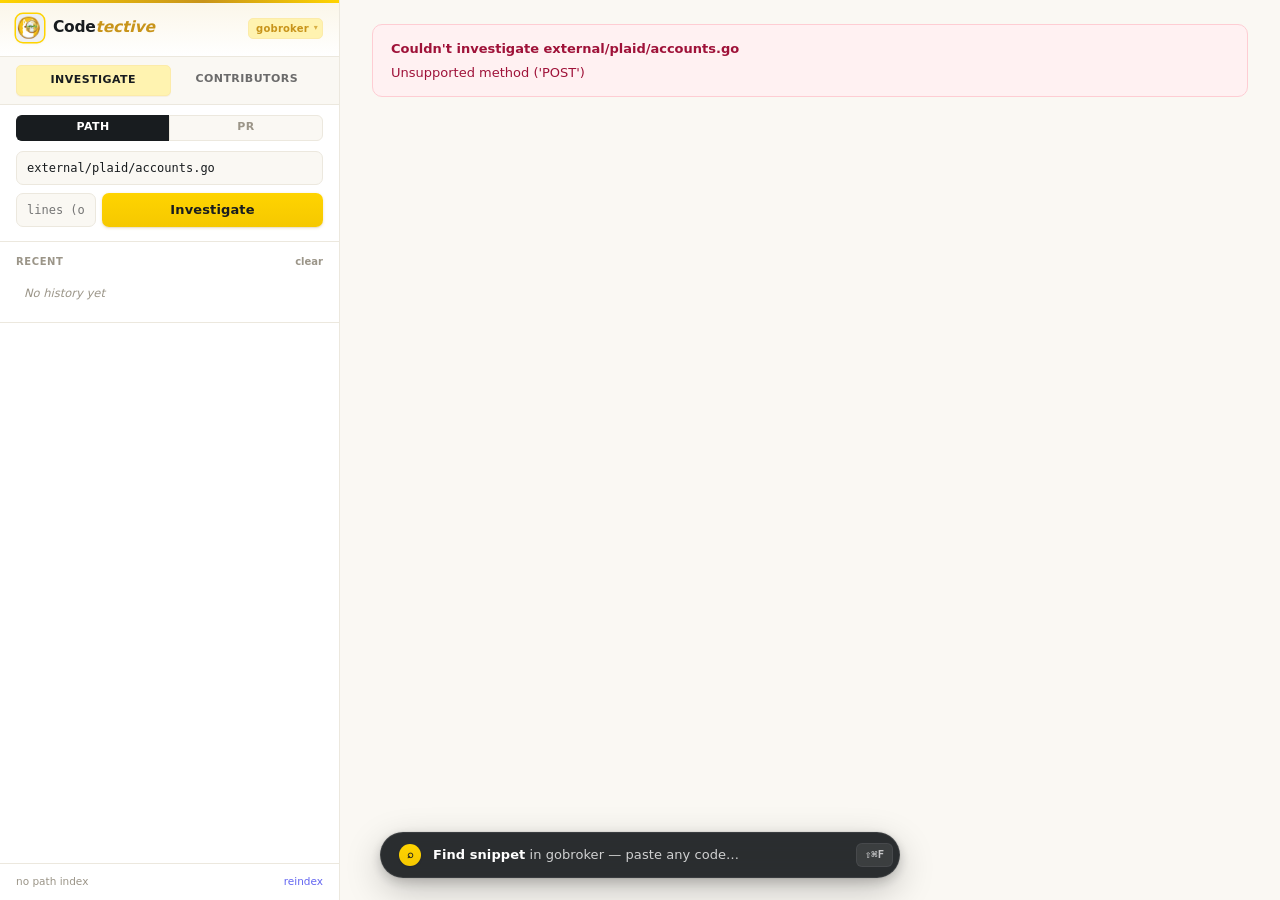
==== index.html @ 48f1870b "feat(ui): repo switcher dropdown in sidebar Turns the static 'gobroker' pill into a dropdown that li" ====
<!DOCTYPE html>
<html lang="en">
<head>
<meta charset="UTF-8">
<title>Alpaca Codetective</title>
<link rel="icon" type="image/png" sizes="32x32" href="/static/favicon-32.png">
<link rel="icon" type="image/png" sizes="16x16" href="/static/favicon-16.png">
<link rel="apple-touch-icon" sizes="180x180" href="/static/apple-touch-icon.png">
<link rel="stylesheet" href="/static/snippet-finder.css">
<style>
:root{
  --bg:#faf8f3; --surface:#fff; --border:#ece8de; --border-strong:#d6d0c0;
  --text:#181c1f; --dim:#6b6b6b; --faint:#9b9588;
  --accent:#6366f1; --accent-bg:#eef2ff;
  --green:#059669; --green-bg:#ecfdf5;
  --amber:#b45309; --amber-bg:#fef3c7;
  --rose:#be123c; --rose-bg:#ffe4e6;
  --code-bg:#0f172a; --code-fg:#e2e8f0;
  /* Alpaca brand */
  --alpaca-yellow:#FFD400;
  --alpaca-yellow-soft:#FFF3B0;
  --alpaca-gold:#C8941A;
  --alpaca-gold-bg:#FCEBA9;
  --alpaca-cream:#FBF6E8;
}
*{margin:0;padding:0;box-sizing:border-box}
html,body{height:100%;overflow:hidden}
body{font-family:-apple-system,BlinkMacSystemFont,"Segoe UI",system-ui,sans-serif;
  background:var(--bg);color:var(--text);font-size:13px;line-height:1.5;-webkit-font-smoothing:antialiased}
button,input{font:inherit;color:inherit}
a{color:var(--accent);text-decoration:none}a:hover{text-decoration:underline}
.mono{font-family:"SF Mono","Fira Code",ui-monospace,monospace}

.app{display:grid;grid-template-columns:340px 1fr;height:100vh}

/* ===== Left rail ===== */
.rail{border-right:1px solid var(--border);background:var(--surface);
  display:flex;flex-direction:column;overflow:hidden;position:relative}
.rail::before{content:"";position:absolute;top:0;left:0;right:0;height:3px;
  background:linear-gradient(90deg,var(--alpaca-yellow) 0%,var(--alpaca-gold) 60%,var(--alpaca-yellow) 100%);
  z-index:1}
.rail-head{padding:14px 16px;border-bottom:1px solid var(--border);display:flex;align-items:center;gap:9px;
  background:linear-gradient(180deg,var(--alpaca-cream) 0%,var(--surface) 100%)}
.logo{width:28px;height:28px;border-radius:7px;display:block;object-fit:cover;
  background:#fff;box-shadow:0 0 0 1.5px var(--alpaca-yellow),0 1px 3px rgba(184,132,26,.18)}
.brand-name{font-weight:800;letter-spacing:-.02em;font-size:15.5px;line-height:1;
  display:inline-flex;align-items:baseline;user-select:none}
.brand-name .b-accent{color:var(--alpaca-gold);font-style:italic;font-weight:600;letter-spacing:-.01em}
.tag{margin-left:auto;font-size:10px;font-weight:700;color:var(--alpaca-gold);
  background:var(--alpaca-yellow-soft);border:1px solid var(--alpaca-gold-bg);
  border-radius:5px;padding:2px 7px;letter-spacing:.02em}

/* Repo switcher (dropdown around the sidebar tag) */
.repo-switch{position:relative;margin-left:auto}
.repo-switch-btn{display:inline-flex;align-items:center;gap:5px;font-size:10px;font-weight:700;
  color:var(--alpaca-gold);background:var(--alpaca-yellow-soft);
  border:1px solid var(--alpaca-gold-bg);border-radius:5px;padding:2px 4px 2px 7px;
  letter-spacing:.02em;cursor:pointer;transition:.12s;font-family:inherit}
.repo-switch-btn:hover{background:var(--alpaca-yellow);border-color:var(--alpaca-gold);color:#5a3e08}
.repo-switch-btn[aria-expanded="true"]{background:var(--alpaca-yellow);border-color:var(--alpaca-gold);color:#5a3e08}
.repo-switch-btn .rs-chevron{font-size:8px;opacity:.7;transition:transform .15s}
.repo-switch-btn[aria-expanded="true"] .rs-chevron{transform:rotate(180deg)}
.repo-menu{position:absolute;top:calc(100% + 6px);right:0;z-index:50;min-width:220px;
  background:var(--surface);border:1px solid var(--border);border-radius:9px;
  box-shadow:0 6px 24px rgba(20,16,8,.10),0 2px 6px rgba(20,16,8,.06);
  padding:6px;display:none;animation:rs-fadein .12s ease-out}
.repo-menu.open{display:block}
@keyframes rs-fadein{from{opacity:0;transform:translateY(-2px)}to{opacity:1;transform:none}}
.repo-menu-head{font-size:9.5px;font-weight:700;text-transform:uppercase;letter-spacing:.08em;
  color:var(--faint);padding:6px 10px 4px}
.repo-item{display:flex;align-items:center;gap:8px;padding:7px 10px;border-radius:6px;
  font-size:12px;cursor:pointer;color:var(--text);transition:background .1s}
.repo-item:hover{background:var(--bg)}
.repo-item.active{background:var(--alpaca-yellow-soft)}
.repo-item.disabled{cursor:not-allowed;color:var(--faint)}
.repo-item.disabled:hover{background:var(--bg)}
.repo-item .ri-check{width:12px;color:var(--alpaca-gold);font-weight:800;font-size:11px;flex-shrink:0}
.repo-item:not(.active) .ri-check{visibility:hidden}
.repo-item .ri-name{flex:1;font-weight:600}
.repo-item.disabled .ri-name{font-weight:500}
.repo-item .ri-soon{font-size:9px;font-weight:700;letter-spacing:.04em;text-transform:uppercase;
  color:var(--faint);background:var(--bg);border:1px solid var(--border);
  border-radius:3px;padding:1px 5px}
.repo-menu-foot{border-top:1px solid var(--border);margin-top:4px;padding:8px 10px;
  font-size:10.5px;color:var(--faint);line-height:1.45}
.repo-menu-foot code{font-family:"SF Mono",ui-monospace,monospace;font-size:10px;
  background:var(--bg);padding:1px 4px;border-radius:3px;color:var(--dim)}
.repo-toast{position:fixed;bottom:78px;left:50%;transform:translateX(-50%);z-index:10000;
  background:rgba(24,28,31,.94);color:rgba(255,255,255,.92);
  font-size:12px;padding:9px 14px;border-radius:8px;
  backdrop-filter:blur(10px);-webkit-backdrop-filter:blur(10px);
  box-shadow:0 4px 12px rgba(0,0,0,.18);opacity:0;transition:opacity .16s;pointer-events:none}
.repo-toast.show{opacity:1}
.rail-nav{display:flex;gap:0;padding:8px 16px;border-bottom:1px solid var(--border);background:var(--bg)}
.rail-nav a{flex:1;text-align:center;font-size:11px;font-weight:600;color:var(--dim);
  padding:6px 8px;border-radius:5px;text-transform:uppercase;letter-spacing:.04em;transition:.1s}
.rail-nav a:hover{color:var(--text);background:var(--surface);text-decoration:none}
.rail-nav a.active{color:var(--text);background:var(--alpaca-yellow-soft);
  border:1px solid var(--alpaca-gold-bg);box-shadow:0 1px 0 rgba(184,132,26,.08)}

.mode-toggle{display:flex;gap:0;padding:10px 16px 0;}
.mode-toggle button{flex:1;height:26px;border:1px solid var(--border);background:var(--bg);
  font-size:11px;font-weight:600;color:var(--faint);cursor:pointer;transition:.12s;
  text-transform:uppercase;letter-spacing:.04em}
.mode-toggle button:first-child{border-radius:6px 0 0 6px;border-right:none}
.mode-toggle button:last-child{border-radius:0 6px 6px 0}
.mode-toggle button.on{background:var(--text);color:#fff;border-color:var(--text)}
.mode-toggle button:hover:not(.on){color:var(--text)}
.search{padding:10px 16px 14px;border-bottom:1px solid var(--border);position:relative}
.search.pr-mode .range-input,.search.pr-mode #sugg{display:none}
.search input{width:100%;height:34px;border:1px solid var(--border);border-radius:7px;
  padding:0 10px;background:var(--bg);font-size:13px;outline:none;transition:border-color .12s}
.search input:focus{border-color:var(--accent);background:var(--surface)}
.search input.path-input{padding-right:60px;font-family:"SF Mono","Fira Code",ui-monospace,monospace;font-size:12px}
.search-row{display:flex;gap:6px;margin-top:8px}
.search-row input.range-input{width:80px;text-align:center;font-family:"SF Mono",ui-monospace,monospace;font-size:12px}
.search-row button{flex:1;height:34px;border:none;border-radius:7px;
  background:linear-gradient(180deg,var(--alpaca-yellow) 0%,#F5C800 100%);color:var(--text);
  font-size:13px;font-weight:700;letter-spacing:.01em;cursor:pointer;transition:transform .08s,box-shadow .12s;
  box-shadow:0 1px 0 rgba(0,0,0,.04),0 1px 3px rgba(184,132,26,.25)}
.search-row button:hover{box-shadow:0 1px 0 rgba(0,0,0,.05),0 2px 6px rgba(184,132,26,.35);transform:translateY(-1px)}
.search-row button:active{transform:translateY(0)}
.search-row button:disabled{opacity:.55;cursor:wait;transform:none;box-shadow:none}

.sugg{position:absolute;top:54px;left:16px;right:16px;background:var(--surface);
  border:1px solid var(--border-strong);border-radius:8px;box-shadow:0 8px 24px rgba(0,0,0,.08);
  max-height:280px;overflow-y:auto;z-index:10;display:none}
.sugg.on{display:block}
.sugg-row{padding:7px 10px;font-family:"SF Mono",ui-monospace,monospace;font-size:11.5px;
  cursor:pointer;border-bottom:1px solid var(--border);color:var(--text);
  white-space:nowrap;overflow:hidden;text-overflow:ellipsis}
.sugg-row:last-child{border-bottom:none}
.sugg-row.on{background:var(--accent-bg);color:var(--accent)}
.sugg-row mark{background:#fde68a;color:#92400e;padding:0;font-weight:600}

.rail-section{padding:12px 16px;border-bottom:1px solid var(--border)}
.rail-section h4{font-size:10px;font-weight:700;text-transform:uppercase;letter-spacing:.06em;
  color:var(--faint);margin-bottom:8px;display:flex;justify-content:space-between;align-items:center}
.rail-section h4 .clear{font-size:10px;color:var(--faint);cursor:pointer;text-transform:none;letter-spacing:0}
.rail-section h4 .clear:hover{color:var(--rose)}

.rail-list{display:flex;flex-direction:column;gap:2px}
.rail-item{padding:7px 8px;border-radius:6px;cursor:pointer;font-size:12px;
  transition:background .1s;display:flex;flex-direction:column;gap:2px}
.rail-item:hover{background:var(--bg)}
.rail-item .ri-path{font-family:"SF Mono",ui-monospace,monospace;font-size:11px;color:var(--text);
  white-space:nowrap;overflow:hidden;text-overflow:ellipsis;direction:rtl;text-align:left}
.rail-item .ri-meta{font-size:10.5px;color:var(--faint);display:flex;justify-content:space-between;gap:4px}
.rail-item .ri-team{color:var(--accent);font-weight:600}
.rail-item .ri-score{color:var(--green);font-weight:600}

.rail-empty{padding:8px;font-size:11.5px;color:var(--faint);font-style:italic}

.rail-foot{margin-top:auto;padding:10px 16px;font-size:10.5px;color:var(--faint);
  border-top:1px solid var(--border);display:flex;justify-content:space-between;gap:8px}

/* ===== Right pane ===== */
.pane{overflow-y:auto;background:var(--bg)}
.pane-inner{max-width:1100px;padding:24px 32px 80px}

.empty-state{display:flex;align-items:center;justify-content:center;height:100%;color:var(--faint);
  font-size:14px;text-align:center;padding:40px}
.empty-state .em-card{max-width:440px}
.empty-state h2{font-size:20px;font-weight:700;color:var(--text);margin-bottom:8px;letter-spacing:-.02em}
.empty-state p{font-size:13px;line-height:1.7;color:var(--dim)}

/* Loading */
.loading{display:flex;align-items:center;justify-content:center;padding:60px;color:var(--dim);font-size:13px}
.loading::before{content:"";width:14px;height:14px;border:2px solid var(--border);
  border-top-color:var(--accent);border-radius:50%;margin-right:10px;animation:spin .8s linear infinite}
@keyframes spin{to{transform:rotate(360deg)}}

/* Header */
.head-card{background:var(--surface);border:1px solid var(--border);border-radius:12px;
  padding:20px 24px;margin-bottom:16px}
.head-row{display:flex;align-items:flex-start;justify-content:space-between;gap:16px;margin-bottom:14px}
.head-path{font-family:"SF Mono",ui-monospace,monospace;font-size:12.5px;color:var(--dim);
  background:var(--bg);padding:5px 10px;border-radius:6px;display:inline-block;
  word-break:break-all;line-height:1.4}
.head-actions{display:flex;gap:6px;flex-shrink:0}
.head-actions button{height:28px;padding:0 10px;background:var(--surface);border:1px solid var(--border);
  border-radius:6px;font-size:12px;color:var(--dim);cursor:pointer;transition:all .12s}
.head-actions button:hover{border-color:var(--accent);color:var(--accent)}

.team-line{display:flex;align-items:center;gap:10px;margin-bottom:12px;flex-wrap:wrap}
.team-eyebrow{font-size:10px;font-weight:700;text-transform:uppercase;letter-spacing:.08em;
  color:var(--faint);margin-right:2px}
.team-name{font-size:18px;font-weight:700;letter-spacing:-.01em;line-height:1.2;color:var(--text)}
.team-name a{color:inherit;text-decoration:none;border-bottom:1.5px solid var(--alpaca-yellow,#FFD400);transition:color .12s}
.team-name a:hover{color:var(--alpaca-gold,#C8941A)}
.team-lane{font-size:12px;color:var(--dim);font-family:"SF Mono",ui-monospace,monospace}
.team-link{font-size:11px;color:var(--dim);text-decoration:none;display:inline-flex;align-items:center;gap:3px;
  padding:3px 8px;border-radius:6px;border:1px solid var(--border);transition:.12s}
.team-link:hover{border-color:var(--alpaca-gold,#C8941A);color:var(--text);text-decoration:none}

/* PR review status card */
.review-card{background:var(--surface);border:1px solid var(--border);border-radius:12px;
  padding:14px 18px;margin-bottom:16px}
.review-card-head{display:flex;align-items:center;justify-content:space-between;gap:12px;margin-bottom:10px}
.review-card-head h3{margin:0;font-size:13px;font-weight:700;letter-spacing:.01em;color:var(--text)}
.review-tally{display:flex;gap:6px;flex-wrap:wrap;margin-bottom:10px}
.review-next{font-size:12.5px;color:var(--text);background:var(--bg);border:1px solid var(--border);
  border-left:3px solid var(--alpaca-yellow,#FFD400);border-radius:6px;padding:8px 12px;margin-bottom:10px;line-height:1.5}
.review-next strong{color:var(--text)}
.review-list{display:flex;flex-direction:column;gap:6px}
.review-row{display:flex;align-items:center;gap:10px;padding:6px 10px;background:var(--bg);
  border-radius:6px;font-size:12.5px}
.review-row .rv-state{flex-shrink:0;font-size:10.5px;font-weight:700;padding:2px 8px;border-radius:10px;letter-spacing:.02em}
.review-row .rv-state.approved{background:var(--green-bg);color:var(--green)}
.review-row .rv-state.changes{background:var(--rose-bg);color:var(--rose)}
.review-row .rv-state.commented{background:var(--bg);color:var(--dim);border:1px solid var(--border)}
.review-row .rv-state.dismissed{background:var(--bg);color:var(--faint);border:1px solid var(--border);text-decoration:line-through}
.review-row .rv-author{flex:1;color:var(--text);font-weight:500}
.review-row .rv-author a{color:inherit;text-decoration:none}
.review-row .rv-author a:hover{color:var(--accent)}
.review-row .rv-when{color:var(--faint);font-size:11px}
.pr-body{font-size:12.5px;line-height:1.55;color:var(--dim);white-space:pre-wrap;
  background:var(--bg);border:1px solid var(--border);border-radius:6px;padding:10px 12px;
  max-height:140px;overflow:hidden;position:relative;font-family:inherit}
.pr-body.expanded{max-height:none}
.pr-body-toggle{display:inline-block;margin-top:6px;background:transparent;border:none;color:var(--accent);
  font-size:11.5px;font-weight:600;cursor:pointer;padding:0}
.pr-body-toggle:hover{text-decoration:underline}

/* Code snippet preview (the actual lines being investigated) */
.code-card{background:var(--surface);border:1px solid var(--border);border-radius:12px;
  margin-bottom:16px;overflow:hidden}
.code-card-head{display:flex;align-items:center;justify-content:space-between;gap:10px;
  padding:8px 14px;background:var(--bg);border-bottom:1px solid var(--border);
  font-size:11px;color:var(--dim);font-weight:600;letter-spacing:.02em}
.code-card-head .code-meta{display:flex;align-items:center;gap:8px}
.code-card-head .code-toggle{background:transparent;border:1px solid var(--border);color:var(--dim);
  font-size:11px;padding:2px 8px;border-radius:5px;cursor:pointer;transition:.12s}
.code-card-head .code-toggle:hover{border-color:var(--accent);color:var(--accent)}
.code-block{margin:0;padding:10px 0;font-family:"SF Mono",ui-monospace,monospace;font-size:12px;
  line-height:1.55;overflow-x:auto;max-height:420px;overflow-y:auto;background:var(--surface)}
.code-block .ln{display:flex;align-items:flex-start;padding:0 14px}
.code-block .ln.hl{background:rgba(255,212,0,.10);border-left:2px solid var(--alpaca-yellow,#FFD400);padding-left:12px}
.code-block .ln-no{color:var(--faint);min-width:38px;text-align:right;padding-right:14px;
  user-select:none;font-variant-numeric:tabular-nums}
.code-block .ln-tx{flex:1;white-space:pre;color:var(--text)}
.code-block .ln.hl .ln-no{color:var(--alpaca-gold,#C8941A);font-weight:700}
.code-card .code-empty{padding:18px 14px;color:var(--faint);font-size:12px;text-align:center}

.pills{display:flex;gap:6px;flex-wrap:wrap}
.pill{font-size:11px;font-weight:600;padding:3px 9px;border-radius:14px;display:inline-flex;align-items:center;gap:4px}
.pill.indigo{background:var(--accent-bg);color:var(--accent)}
.pill.green{background:var(--green-bg);color:var(--green)}
.pill.amber{background:var(--amber-bg);color:var(--amber)}
.pill.rose{background:var(--rose-bg);color:var(--rose)}
.pill.gray{background:var(--bg);color:var(--dim);border:1px solid var(--border)}

/* Tabs */
.tabs{display:flex;gap:2px;border-bottom:1px solid var(--border);margin-bottom:16px;background:var(--surface);
  border:1px solid var(--border);border-radius:10px;padding:4px}
.tab{flex:1;padding:8px 12px;font-size:12.5px;font-weight:600;color:var(--dim);
  background:transparent;border:none;border-radius:7px;cursor:pointer;transition:all .12s}
.tab:hover{color:var(--text)}
.tab.on{background:var(--text);color:#fff}

.tab-body{display:none}
.tab-body.on{display:block;animation:fadeIn .15s ease}
@keyframes fadeIn{from{opacity:0;transform:translateY(4px)}to{opacity:1;transform:none}}
@keyframes flashIn{from{opacity:0}to{opacity:1}}
.flash-in{animation:flashIn .18s ease}

/* Cards */
.card{background:var(--surface);border:1px solid var(--border);border-radius:10px;
  padding:18px 20px;margin-bottom:12px}
.card h3{font-size:11px;font-weight:700;text-transform:uppercase;letter-spacing:.06em;
  color:var(--faint);margin-bottom:12px}

.grid-2{display:grid;grid-template-columns:1fr 1fr;gap:12px}

/* Narrative */
.narrative{font-size:14px;line-height:1.7;color:var(--text)}

/* Work items */
.work-item{display:grid;grid-template-columns:auto 1fr auto;gap:0 12px;align-items:center;
  padding:11px 12px;background:var(--bg);border-radius:8px;margin-top:8px;cursor:pointer;
  transition:background .1s}
.work-item:hover{background:#eff1f5}
.work-item.clickable{cursor:pointer}
.w-badge{font-size:9.5px;font-weight:700;text-transform:uppercase;letter-spacing:.04em;
  padding:3px 7px;border-radius:5px;white-space:nowrap}
.w-badge.open{background:var(--accent-bg);color:var(--accent)}
.w-badge.merged{background:var(--green-bg);color:var(--green)}
.w-badge.jira{background:#fef3c7;color:var(--amber)}
.w-body{min-width:0}
.w-title{font-size:12.5px;font-weight:600;white-space:nowrap;overflow:hidden;text-overflow:ellipsis;color:var(--text)}
.w-sub{font-size:11px;color:var(--faint)}
.w-arrow{font-size:13px;color:var(--faint)}

/* Contributors */
.contrib-card{padding:14px;background:var(--bg);border-radius:9px;margin-bottom:8px}
.contrib-head{display:flex;align-items:center;gap:12px}
.av{width:36px;height:36px;border-radius:50%;display:flex;align-items:center;justify-content:center;
  color:#fff;font-size:12px;font-weight:700;flex-shrink:0}
.contrib-meta{flex:1;min-width:0}
.contrib-name{font-size:13px;font-weight:700}
.contrib-role{font-size:11px;color:var(--dim)}
.contrib-stats{font-size:11px;color:var(--faint);font-family:"SF Mono",ui-monospace,monospace}
.contrib-toggle{font-size:11px;color:var(--accent);cursor:pointer;font-weight:600}
.contrib-toggle:hover{text-decoration:underline}
.contrib-score{font-size:11px;color:var(--faint);font-family:"SF Mono",ui-monospace,monospace;
  margin-left:6px;padding:1px 6px;border-radius:4px;background:var(--code-bg);cursor:help}
.contrib-card.departed{opacity:0.55}
.contrib-card.departed .contrib-name::after{content:" (departed)";color:var(--faint);font-weight:400;font-size:10.5px}

.snippets{margin-top:10px;background:var(--code-bg);border-radius:7px;padding:10px;display:none}
.snippets.on{display:block}
.snippet-row{display:grid;grid-template-columns:36px 56px 1fr;gap:10px;font-family:"SF Mono",ui-monospace,monospace;
  font-size:11px;color:var(--code-fg);padding:1px 0;line-height:1.6}
.sn-num{color:#64748b;text-align:right}
.sn-sha{color:#a5b4fc}
.sn-code{white-space:pre;overflow:hidden;text-overflow:ellipsis}

/* Timeline */
.tl{position:relative;padding-left:18px;margin-top:6px}
.tl::before{content:"";position:absolute;left:6px;top:6px;bottom:6px;width:2px;background:var(--border)}
.tl-row{position:relative;padding:6px 0 14px 14px;cursor:pointer}
.tl-row::before{content:"";position:absolute;left:-15px;top:11px;width:9px;height:9px;border-radius:50%;
  background:var(--surface);border:2px solid var(--accent);box-shadow:0 0 0 3px var(--surface)}
.tl-row:hover .tl-title{color:var(--accent)}
.tl-date{font-size:10.5px;font-weight:600;color:var(--faint);font-family:"SF Mono",ui-monospace,monospace}
.tl-title{font-size:13px;font-weight:600;margin:2px 0;line-height:1.4}
.tl-title a{color:inherit;text-decoration:none}
.tl-title a:hover{color:var(--accent);text-decoration:underline}
.tl-meta{font-size:11px;color:var(--dim)}
.tl-note{font-size:12px;color:var(--text);margin-top:4px;line-height:1.45;
  padding-left:8px;border-left:2px solid var(--accent-bg)}
.tl-note.pending{color:var(--faint);font-style:italic;border-left-color:var(--border)}
.tl-chips{display:flex;flex-wrap:wrap;gap:4px;margin-top:5px}
.tl-chip{display:inline-flex;align-items:center;font-size:10.5px;font-weight:600;
  padding:1px 7px;border-radius:9px;background:#fef3c7;color:var(--amber);
  text-decoration:none;letter-spacing:.02em;border:1px solid transparent}
.tl-chip.pr{background:var(--green-bg);color:var(--green)}
.tl-chip.commit{background:var(--bg);color:var(--dim);border-color:var(--border)}
.tl-chip:hover{filter:brightness(.95);text-decoration:none}
.activity-summary{font-size:13px;color:var(--text);line-height:1.5;margin:0 0 4px 0;
  padding:10px 12px;background:var(--accent-bg);border-radius:6px;border-left:3px solid var(--accent)}
.activity-summary.pending{color:var(--faint);font-style:italic;background:var(--bg);
  border-left-color:var(--border)}

/* Sources / why */
.kv{display:grid;grid-template-columns:140px 1fr;gap:6px 12px;font-size:12.5px}
.kv dt{color:var(--faint);font-weight:600}
.kv dd{color:var(--text)}
.bullets{list-style:none;display:flex;flex-direction:column;gap:6px}
.bullets li{padding-left:14px;position:relative;font-size:13px;line-height:1.6;color:var(--dim)}
.bullets li::before{content:"\2022";position:absolute;left:0;color:var(--accent)}

.next-box{background:var(--accent-bg);border-radius:8px;padding:14px 16px;margin-top:10px}
.next-title{font-size:13px;font-weight:700;margin-bottom:3px}
.next-copy{font-size:12.5px;color:var(--dim);line-height:1.55}
.next-link{display:inline-block;margin-top:6px;font-size:12.5px;font-weight:600;color:var(--accent)}

/* Routing strip + block */
.routing-strip{display:flex;flex-wrap:wrap;gap:6px 12px;margin-top:10px;font-size:12px;color:var(--dim)}
.routing-strip .rt{display:inline-flex;align-items:center;gap:5px;background:var(--bg);
  padding:4px 10px;border-radius:14px;border:1px solid var(--border);transition:all .12s}
.routing-strip .rt.clickable{cursor:pointer}
.routing-strip .rt.clickable:hover{border-color:var(--accent);color:var(--accent)}
.routing-strip .rt-key{font-weight:600;font-size:10.5px;color:var(--faint);text-transform:uppercase;letter-spacing:.04em}
.routing-strip .rt-val{font-family:"SF Mono",ui-monospace,monospace;font-size:11.5px;color:var(--text)}
.routing-strip .rt.clickable:hover .rt-val{color:var(--accent)}
.routing-strip .rt-empty{color:var(--faint);font-style:italic;font-size:11px;padding:4px 0}

.routing-block{display:grid;grid-template-columns:120px 1fr;gap:8px 14px;font-size:12.5px;align-items:baseline}
.routing-block dt{color:var(--faint);font-weight:600;font-size:11.5px}
.routing-block dd a{color:var(--accent)}
.routing-block .rb-chip{display:inline-block;background:var(--bg);padding:2px 8px;border-radius:5px;
  font-family:"SF Mono",ui-monospace,monospace;font-size:11.5px;margin-right:4px;cursor:pointer}
.routing-block .rb-chip:hover{background:var(--accent-bg);color:var(--accent)}
.routing-block .rb-empty{color:var(--faint);font-style:italic}

/* Contributor status badges + dots */
.contrib-card.departed{opacity:.55}
.contrib-card.departed .contrib-name{text-decoration:line-through;text-decoration-color:var(--faint)}
.contrib-badge{display:inline-block;font-size:9.5px;font-weight:700;text-transform:uppercase;letter-spacing:.04em;
  padding:2px 6px;border-radius:4px;margin-left:6px;vertical-align:middle}
.contrib-badge.left{background:#fee2e2;color:#991b1b}
.contrib-badge.team{background:var(--green-bg);color:var(--green)}
.gh-handle{font-size:11.5px;font-weight:500;color:var(--dim);text-decoration:none;margin-left:6px;
  font-family:ui-monospace,SFMono-Regular,Menlo,monospace}
.gh-handle:hover{color:var(--ink);text-decoration:underline}
.av-wrap{position:relative;flex-shrink:0}
.av-dot{position:absolute;bottom:-1px;right:-1px;width:11px;height:11px;border-radius:50%;
  background:var(--green);border:2px solid var(--surface)}
.av-dot.bg{background:var(--bg)}

.sources-mono{font-family:"SF Mono",ui-monospace,monospace;font-size:11px;color:var(--faint);
  padding:8px 10px;background:var(--bg);border-radius:6px;margin-top:8px}

.error-card{background:#fff1f2;border:1px solid #fecdd3;color:#9f1239;padding:14px 18px;border-radius:10px}
.error-card strong{display:block;margin-bottom:4px}

/* ===== Perceived-speed: top progress bar, stale dim, skeletons ===== */
.pane{position:relative}
.top-progress{position:absolute;top:0;left:0;right:0;height:2px;background:transparent;
  z-index:50;overflow:hidden;display:none;pointer-events:none}
.top-progress.on{display:block}
.top-progress::after{content:"";position:absolute;top:0;height:100%;width:35%;
  background:var(--accent);animation:slide 1.1s ease-in-out infinite}
@keyframes slide{0%{left:-35%}100%{left:100%}}

.pane-inner.is-stale{opacity:.45;pointer-events:none;transition:opacity .12s}

.sk{background:linear-gradient(90deg,var(--bg) 0%,#eef0f3 50%,var(--bg) 100%);
  background-size:200% 100%;animation:shimmer 1.4s ease-in-out infinite;border-radius:6px;display:block}
@keyframes shimmer{0%{background-position:200% 0}100%{background-position:-200% 0}}
.sk-line{height:12px;margin:8px 0}
.sk-line.lg{height:24px;width:55%;margin-bottom:14px}
.sk-line.md{width:80%}
.sk-line.sm{width:30%}
.sk-pill{display:inline-block;width:80px;height:20px;border-radius:14px;margin:0 6px 6px 0;vertical-align:middle}
.sk-card{padding:18px 20px;background:var(--surface);border:1px solid var(--border);border-radius:10px;margin-bottom:12px}
.sk-row{display:flex;gap:12px;align-items:center;margin-bottom:10px}
.sk-circ{width:36px;height:36px;border-radius:50%;flex-shrink:0}

/* Inline mini-spinner + placeholder copy for stage-gated sections */
.mini-spin{display:inline-block;width:11px;height:11px;border:2px solid var(--border);
  border-top-color:var(--accent);border-radius:50%;animation:spin .8s linear infinite;
  vertical-align:-1px;margin-right:6px}
.placeholder-row{font-size:12.5px;color:var(--faint);font-style:italic;padding:8px 2px}
.placeholder-row .mini-spin{margin-right:8px}
.elapsed-timer{font-family:"SF Mono",ui-monospace,monospace;font-size:11px;color:var(--faint);
  font-style:normal;margin-left:6px;opacity:.7}
.pill.loading-pill{background:var(--bg);color:var(--faint);border:1px dashed var(--border-strong)}

/* Stable layout: pre-allocate space so cards don't jump when stages arrive */
.pills{min-height:24px;align-items:center}
.head-card{min-height:140px}
.card .narrative{min-height:48px}
.tab-body[data-tab="overview"] .grid-2 > .card{min-height:128px}
.tab-body[data-tab="overview"] > .card:last-child{min-height:80px}
.tab-body[data-tab="contributors"] .card{min-height:240px}
.tab-body[data-tab="activity"] .card{min-height:160px}

/* AI summary badge */
.ai-badge{display:inline-flex;align-items:center;gap:4px;font-size:10px;font-weight:600;
  padding:2px 7px;border-radius:10px;background:var(--accent-bg);color:var(--accent);
  margin-left:8px;vertical-align:middle;letter-spacing:.02em}
.ai-badge.pending{background:var(--bg);color:var(--faint);border:1px dashed var(--border-strong)}
.ai-badge.offline{background:#fef2f2;color:#b91c1c;border:1px solid #fecaca}
.ai-badge .dot{width:5px;height:5px;border-radius:50%;background:currentColor;display:inline-block}
.ai-badge.offline .dot{background:#b91c1c;box-shadow:0 0 0 2px rgba(185,28,28,0.15)}

/* Toast */
.toast{position:fixed;bottom:18px;left:50%;transform:translateX(-50%);background:var(--text);color:#fff;
  padding:8px 16px;border-radius:7px;font-size:12px;opacity:0;transition:opacity .2s;pointer-events:none;z-index:100}
.toast.on{opacity:1}
</style>
</head>
<body>
<div class="app">

<aside class="rail">
  <div class="rail-head">
    <img class="logo" src="/static/icon-192.png" alt="Codetective">
    <span class="brand-name">Code<span class="b-accent">tective</span></span>
    <div class="repo-switch">
      <button class="repo-switch-btn" id="repo-switch-btn" aria-haspopup="listbox" aria-expanded="false"
              onclick="toggleRepoMenu(event)" title="Switch repo">
        <span id="repo-switch-label">gobroker</span>
        <span class="rs-chevron">▾</span>
      </button>
      <div class="repo-menu" id="repo-menu" role="listbox">
        <div class="repo-menu-head">Investigate in</div>
        <div class="repo-item active" role="option" aria-selected="true" data-repo="gobroker">
          <span class="ri-check">✓</span><span class="ri-name">gobroker</span>
        </div>
        <div class="repo-item disabled" role="option" aria-disabled="true" data-repo="ledgie"
             onclick="showRepoToast('ledgie')">
          <span class="ri-check">✓</span><span class="ri-name">ledgie</span>
          <span class="ri-soon">soon</span>
        </div>
        <div class="repo-item disabled" role="option" aria-disabled="true" data-repo="admin"
             onclick="showRepoToast('admin')">
          <span class="ri-check">✓</span><span class="ri-name">admin</span>
          <span class="ri-soon">soon</span>
        </div>
        <div class="repo-item disabled" role="option" aria-disabled="true" data-repo="trading-api"
             onclick="showRepoToast('trading-api')">
          <span class="ri-check">✓</span><span class="ri-name">trading-api</span>
          <span class="ri-soon">soon</span>
        </div>
        <div class="repo-menu-foot">
          Single-repo for now. Set the target repo via <code>GOBROKER_PATH</code> in <code>.env</code>.
        </div>
      </div>
      <div class="repo-toast" id="repo-toast" role="status" aria-live="polite"></div>
    </div>
  </div>

  <div class="rail-nav">
    <a href="/" class="active">Investigate</a>
    <a href="/contributors">Contributors</a>
  </div>

  <div class="mode-toggle" id="mode-toggle">
    <button id="mode-path" class="on" onclick="setMode('path')">Path</button>
    <button id="mode-pr" onclick="setMode('pr')">PR</button>
  </div>
  <div class="search" id="search-box">
    <input id="path-input" class="path-input" autocomplete="off" spellcheck="false"
           placeholder="Type a path…">
    <div id="sugg" class="sugg"></div>
    <div class="search-row">
      <input id="range-input" class="range-input" placeholder="lines (opt.)" spellcheck="false"
             title="Optional line range like 42-80. Only narrows blame — CODEOWNERS is path-level.">
      <button id="go" onclick="investigate()">Investigate</button>
    </div>
  </div>

  <div class="rail-section" id="recent-section">
    <h4>Recent <span class="clear" onclick="clearRecent()">clear</span></h4>
    <div id="recent" class="rail-list"></div>
  </div>

  <div class="rail-section" id="similar-section" style="display:none">
    <h4>Similar files</h4>
    <div id="similar" class="rail-list"></div>
  </div>

  <div class="rail-foot">
    <span id="status">…</span>
    <a href="#" onclick="reindex();return false" id="reindex-link">reindex</a>
  </div>
</aside>

<main class="pane">
  <div id="top-progress" class="top-progress"></div>
  <div id="pane-body" class="pane-inner">
    <div class="empty-state"><div class="em-card">
      <h2>Paste a path. See who owns it.</h2>
      <p>Codetective reads CODEOWNERS, git history, open PRs, and Jira mentions to give you a complete file context in seconds. Local-only — nothing leaves this machine.</p>
    </div></div>
  </div>
</main>

</div>

<div id="toast" class="toast"></div>

<script>
const PREFILL_PATH = "external/plaid/accounts.go";
const PREFILL_RANGE = "";  // whole file by default — line ranges are noise for ownership Qs

const state = {
  paths: [],          // all gobroker paths for autocomplete
  recent: JSON.parse(localStorage.getItem("codemap.recent") || "[]"),
  cache: {},          // in-memory mirror of IDB; key=path|range, val=case dict
  current: null,      // current investigation result
  busy: false,
  suggIdx: -1,
  prefetchTimer: null,
  prefetchInflight: new Set(),
  modelName: "",      // populated from /health on init
};

// ---- result cache: in-memory mirror backed by IndexedDB (24h TTL, ~50MB quota) ----
// Bump CACHE_SCHEMA whenever the investigation response shape changes; cached
// entries from older schemas get evicted on next page load.
const CACHE_MAX = 50;
const CACHE_TTL_MS = 24 * 60 * 60 * 1000;
const CACHE_SCHEMA = 4;  // v4: added github + github_url to contributors
const IDB_NAME = "codetective", IDB_VER = 1, IDB_STORE = "cases";

function _idbOpen() {
  return new Promise((res, rej) => {
    if (!window.indexedDB) return rej(new Error("no indexeddb"));
    const req = indexedDB.open(IDB_NAME, IDB_VER);
    req.onupgradeneeded = () => {
      if (!req.result.objectStoreNames.contains(IDB_STORE)) req.result.createObjectStore(IDB_STORE);
    };
    req.onsuccess = () => res(req.result);
    req.onerror = () => rej(req.error);
  });
}
async function _idbAll() {
  const db = await _idbOpen();
  return new Promise(res => {
    const out = [];
    const req = db.transaction(IDB_STORE, "readonly").objectStore(IDB_STORE).openCursor();
    req.onsuccess = e => { const c = e.target.result; if (c) { out.push([c.key, c.value]); c.continue(); } else res(out); };
    req.onerror = () => res(out);
  });
}
async function _idbPut(key, val) {
  const db = await _idbOpen();
  return new Promise(res => {
    const tx = db.transaction(IDB_STORE, "readwrite");
    tx.objectStore(IDB_STORE).put(val, key);
    tx.oncomplete = () => res();
    tx.onerror = () => res();
  });
}
async function _idbDel(key) {
  const db = await _idbOpen();
  return new Promise(res => {
    const tx = db.transaction(IDB_STORE, "readwrite");
    tx.objectStore(IDB_STORE).delete(key);
    tx.oncomplete = () => res();
    tx.onerror = () => res();
  });
}

async function loadCacheFromIdb() {
  try {
    const all = await _idbAll();
    let evicted = 0;
    for (const [k, v] of all) {
      const fresh = v && v._cachedAt && Date.now() - v._cachedAt < CACHE_TTL_MS;
      const sameSchema = v && v._schema === CACHE_SCHEMA;
      if (fresh && sameSchema) {
        state.cache[k] = v;
      } else {
        _idbDel(k);
        evicted++;
      }
    }
    // One-time migration from old localStorage cache.
    const legacy = localStorage.getItem("codemap.cache");
    if (legacy) {
      try {
        const obj = JSON.parse(legacy);
        for (const k of Object.keys(obj)) {
          if (!state.cache[k]) {
            const v = obj[k];
            v._cachedAt = v._cachedAt || Date.now();
            state.cache[k] = v;
            _idbPut(k, v);
          }
        }
      } catch {}
      localStorage.removeItem("codemap.cache");
    }
    if (evicted) console.log(`[cache] evicted ${evicted} stale entries`);
  } catch (e) {
    console.warn("[cache] idb unavailable, in-memory only", e?.message);
  }
}

function cacheKey(path, range) { return `${path}|${range||""}`; }
function cacheGet(path, range) {
  const v = state.cache[cacheKey(path, range)];
  if (!v) return null;
  if (v._cachedAt && Date.now() - v._cachedAt > CACHE_TTL_MS) {
    delete state.cache[cacheKey(path, range)];
    _idbDel(cacheKey(path, range));
    return null;
  }
  return v;
}
function cachePut(path, range, c) {
  c._stages = c._stages || {shell: true, contributors: true, github: true, narrative: true};
  c._cachedAt = Date.now();
  c._schema = CACHE_SCHEMA;
  const k = cacheKey(path, range);
  state.cache[k] = c;
  const keys = Object.keys(state.cache);
  if (keys.length > CACHE_MAX) {
    const drop = keys[0];
    delete state.cache[drop];
    _idbDel(drop);
  }
  _idbPut(k, c);
}

// ---- skeleton placeholder ----
function renderSkeleton() {
  return `
    <div class="sk-card">
      <div class="sk sk-line sm"></div>
      <div class="sk sk-line lg"></div>
      <div><span class="sk sk-pill"></span><span class="sk sk-pill"></span><span class="sk sk-pill"></span><span class="sk sk-pill"></span></div>
    </div>
    <div class="sk-card">
      <div class="sk sk-line sm" style="margin-bottom:14px"></div>
      <div class="sk-row"><div class="sk sk-circ"></div><div style="flex:1"><div class="sk sk-line md"></div><div class="sk sk-line sm"></div></div></div>
      <div class="sk-row"><div class="sk sk-circ"></div><div style="flex:1"><div class="sk sk-line md"></div><div class="sk sk-line sm"></div></div></div>
      <div class="sk-row"><div class="sk sk-circ"></div><div style="flex:1"><div class="sk sk-line md"></div><div class="sk sk-line sm"></div></div></div>
    </div>
    <div class="sk-card">
      <div class="sk sk-line sm" style="margin-bottom:12px"></div>
      <div class="sk sk-line md"></div><div class="sk sk-line md"></div><div class="sk sk-line sm"></div>
    </div>`;
}

// ---- hover-prefetch: warm /investigate so Enter feels instant ----
function schedulePrefetch(path, range) {
  clearTimeout(state.prefetchTimer);
  state.prefetchTimer = setTimeout(() => prefetch(path, range || ""), 220);
}
function prefetch(path, range) {
  if (!path || state.busy) return;
  if (cacheGet(path, range)) return;
  const k = cacheKey(path, range);
  if (state.prefetchInflight.has(k)) return;
  state.prefetchInflight.add(k);
  fetch("/investigate", {
    method: "POST", headers: {"Content-Type":"application/json"},
    body: JSON.stringify({ path, range }),
  }).then(r => r.ok ? r.json() : null)
    .then(c => { if (c) cachePut(path, range, c); })
    .catch(() => {})
    .finally(() => state.prefetchInflight.delete(k));
}

// ---- helpers ----
const $ = id => document.getElementById(id);
const esc = s => String(s||"").replace(/[&<>"']/g, c => ({"&":"&amp;","<":"&lt;",">":"&gt;","\"":"&quot;","'":"&#39;"}[c]));
const toast = msg => { const t=$("toast"); t.textContent=msg; t.classList.add("on"); setTimeout(()=>t.classList.remove("on"),1600); };

// ---- bootstrap ----
async function init() {
  const url = new URL(location.href);
  const prParam = url.searchParams.get("pr");
  const p = url.searchParams.get("path") || (prParam ? "" : PREFILL_PATH);
  const r = url.searchParams.get("range") || PREFILL_RANGE;

  loadPaths();
  loadHealth();
  renderRecent();
  await loadCacheFromIdb();

  if (prParam) {
    setMode("pr");
    $("path-input").value = prParam;
    investigate({ skipPush: true });
  } else {
    $("path-input").value = p;
    $("range-input").value = r;
    investigate({ skipPush: true });
  }
}

async function loadPaths() {
  try {
    const r = await fetch("/paths");
    const j = await r.json();
    state.paths = j.paths || [];
    $("status").textContent = `${state.paths.length.toLocaleString()} paths`;
  } catch (e) { $("status").textContent = "no path index"; }
}

async function loadHealth() {
  try {
    const r = await fetch("/health");
    const j = await r.json();
    if (j.vector_index === 0) $("reindex-link").textContent = "build index";
    state.modelName = j.ollama?.model || "";
  } catch {}
}

async function reindex() {
  if (!confirm("Reindex all gobroker paths? Takes 5–15 min.")) return;
  $("reindex-link").textContent = "indexing…";
  try {
    const r = await fetch("/reindex", { method: "POST" });
    const j = await r.json();
    toast(`Indexed ${j.indexed} paths`);
    $("reindex-link").textContent = "reindex";
  } catch (e) { toast("reindex failed"); $("reindex-link").textContent = "reindex"; }
}

// ---- recent ----
function pushRecent(path, range, team) {
  state.recent = [{ path, range, team, t: Date.now() },
    ...state.recent.filter(r => !(r.path === path && r.range === range))].slice(0, 10);
  localStorage.setItem("codemap.recent", JSON.stringify(state.recent));
  renderRecent();
}
function clearRecent() {
  state.recent = []; localStorage.removeItem("codemap.recent"); renderRecent();
}
function renderRecent() {
  const el = $("recent");
  if (!state.recent.length) { el.innerHTML = `<div class="rail-empty">No history yet</div>`; return; }
  el.innerHTML = state.recent.map(r => `
    <div class="rail-item" onclick="goto(${esc(JSON.stringify(r.path))}, ${esc(JSON.stringify(r.range||""))})">
      <div class="ri-path" title="${esc(r.path)}">${esc(r.path)}</div>
      <div class="ri-meta"><span class="ri-team">${esc(r.team||"")}</span><span>${ago(r.t)}</span></div>
    </div>`).join("");
}
function ago(ts){ const s=Math.floor((Date.now()-ts)/1000);
  if(s<60)return s+"s"; if(s<3600)return Math.floor(s/60)+"m";
  if(s<86400)return Math.floor(s/3600)+"h"; return Math.floor(s/86400)+"d"; }

// ---- autocomplete ----
function fuzzyMatch(query, paths, limit=8) {
  if (!query) return [];
  const q = query.toLowerCase();
  const tokens = q.split(/[\s/]+/).filter(Boolean);
  const scored = [];
  for (const p of paths) {
    const lp = p.toLowerCase();
    let score = 0;
    for (const t of tokens) {
      const idx = lp.lastIndexOf(t);
      if (idx === -1) { score = -1; break; }
      score += 100 - idx * 0.1;
      // bonus if matches a path segment boundary
      if (idx === 0 || lp[idx-1] === "/" || lp[idx-1] === "_" || lp[idx-1] === ".") score += 50;
    }
    if (score > 0) {
      // bonus for shorter paths
      score -= p.length * 0.05;
      scored.push([score, p]);
    }
  }
  scored.sort((a,b) => b[0]-a[0]);
  return scored.slice(0, limit).map(x => x[1]);
}

function highlight(path, query) {
  const tokens = query.toLowerCase().split(/[\s/]+/).filter(Boolean);
  let html = esc(path);
  for (const t of tokens) {
    const re = new RegExp(`(${t.replace(/[.*+?^${}()|[\]\\]/g, "\\$&")})`, "gi");
    html = html.replace(re, "<mark>$1</mark>");
  }
  return html;
}

function renderSugg() {
  const q = $("path-input").value.trim();
  const matches = fuzzyMatch(q, state.paths);
  const box = $("sugg");
  if (!q || !matches.length || (matches.length === 1 && matches[0] === q)) {
    box.classList.remove("on"); state.suggIdx = -1; return;
  }
  box.innerHTML = matches.map((p,i) =>
    `<div class="sugg-row${i===state.suggIdx?" on":""}" data-i="${i}" data-p="${esc(p)}">${highlight(p,q)}</div>`
  ).join("");
  box.classList.add("on");
  box.querySelectorAll(".sugg-row").forEach(el => {
    el.onclick = () => { $("path-input").value = el.dataset.p; box.classList.remove("on"); investigate(); };
    el.onmouseenter = () => schedulePrefetch(el.dataset.p, $("range-input").value.trim());
  });
}

$("path-input").addEventListener("input", renderSugg);
$("path-input").addEventListener("focus", renderSugg);
$("path-input").addEventListener("blur", () => setTimeout(()=>$("sugg").classList.remove("on"), 150));
$("path-input").addEventListener("keydown", e => {
  const box = $("sugg");
  const rows = box.querySelectorAll(".sugg-row");
  if (e.key === "ArrowDown" && rows.length) {
    e.preventDefault(); state.suggIdx = (state.suggIdx+1)%rows.length; renderSugg();
    const r2 = $("sugg").querySelectorAll(".sugg-row")[state.suggIdx];
    if (r2) schedulePrefetch(r2.dataset.p, $("range-input").value.trim());
  }
  else if (e.key === "ArrowUp" && rows.length) {
    e.preventDefault(); state.suggIdx = (state.suggIdx-1+rows.length)%rows.length; renderSugg();
    const r2 = $("sugg").querySelectorAll(".sugg-row")[state.suggIdx];
    if (r2) schedulePrefetch(r2.dataset.p, $("range-input").value.trim());
  }
  else if (e.key === "Enter") {
    if (state.suggIdx >= 0 && rows[state.suggIdx]) { $("path-input").value = rows[state.suggIdx].dataset.p; box.classList.remove("on"); }
    investigate();
  } else if (e.key === "Escape") { box.classList.remove("on"); }
});
$("range-input").addEventListener("keydown", e => { if (e.key === "Enter") investigate(); });

// ---- repo switcher ----
function toggleRepoMenu(e) {
  if (e) e.stopPropagation();
  const menu = document.getElementById("repo-menu");
  const btn  = document.getElementById("repo-switch-btn");
  if (!menu || !btn) return;
  const open = menu.classList.toggle("open");
  btn.setAttribute("aria-expanded", open ? "true" : "false");
}
function closeRepoMenu() {
  const menu = document.getElementById("repo-menu");
  const btn  = document.getElementById("repo-switch-btn");
  if (menu) menu.classList.remove("open");
  if (btn)  btn.setAttribute("aria-expanded", "false");
}
function showRepoToast(repo) {
  const t = document.getElementById("repo-toast");
  if (!t) return;
  t.textContent = `${repo} coming soon — single-repo mode for this build.`;
  t.classList.add("show");
  clearTimeout(showRepoToast._tid);
  showRepoToast._tid = setTimeout(() => t.classList.remove("show"), 2400);
  closeRepoMenu();
}
document.addEventListener("click", e => {
  const menu = document.getElementById("repo-menu");
  if (!menu || !menu.classList.contains("open")) return;
  if (menu.contains(e.target) || e.target.closest("#repo-switch-btn")) return;
  closeRepoMenu();
});
document.addEventListener("keydown", e => { if (e.key === "Escape") closeRepoMenu(); });

// ---- navigation ----
function goto(path, range) {
  if (state.mode !== "path") setMode("path");
  $("path-input").value = path;
  $("range-input").value = range || "";
  investigate();
}

window.addEventListener("popstate", e => {
  const url = new URL(location.href);
  const prParam = url.searchParams.get("pr");
  if (prParam) {
    setMode("pr");
    $("path-input").value = prParam;
    investigate({ skipPush: true });
    return;
  }
  const p = url.searchParams.get("path");
  const r = url.searchParams.get("range") || "";
  if (p) {
    setMode("path");
    $("path-input").value = p;
    $("range-input").value = r;
    investigate({ skipPush: true });
  }
});

function copyLink() {
  navigator.clipboard.writeText(location.href).then(()=>toast("Link copied"));
}

function copyText(text, label) {
  navigator.clipboard.writeText(text).then(()=>toast(`Copied: ${label||text}`));
}

// ---- routing strip + block ----
function routingStrip(r) {
  if (!r || !r.team_name) return "";
  const s = r.slack || {};
  const items = [];
  if (s.primary)   items.push(`<span class="rt clickable" onclick="copyText('${esc(s.primary)}','channel')" title="Click to copy"><span class="rt-key">slack</span><span class="rt-val">${esc(s.primary)}</span></span>`);
  if (r.on_call)   items.push(`<span class="rt"><span class="rt-key">on-call</span><span class="rt-val">${esc(r.on_call)}</span></span>`);
  if (r.escalation) items.push(`<span class="rt"><span class="rt-key">escalate</span><span class="rt-val">${esc(r.escalation)}</span></span>`);
  if (r.docs)      items.push(`<span class="rt clickable" onclick="window.open('${esc(r.docs)}','_blank')"><span class="rt-key">docs</span><span class="rt-val">↗</span></span>`);
  if (r.github_url) items.push(`<span class="rt clickable" onclick="window.open('${esc(r.github_url)}','_blank')"><span class="rt-key">gh team</span><span class="rt-val">${r.members_count||"?"} members ↗</span></span>`);
  if (!items.length) return "";
  return `<div class="routing-strip">${items.join("")}</div>`;
}

function routingBlock(r) {
  if (!r || !r.team_name) return `<div class="rb-empty">No routing data for this team.</div>`;
  const s = r.slack || {};
  const slackBits = [s.primary, s.alerts, s.errors, ...(s.extra||[])].filter(Boolean);
  const slackHtml = slackBits.length
    ? slackBits.map(ch => `<span class="rb-chip" onclick="copyText('${esc(ch)}','channel')">${esc(ch)}</span>`).join("")
    : `<span class="rb-empty">No Slack channels mapped.</span>`;
  const onCall = r.on_call || `<span class="rb-empty">Not set in owners.json</span>`;
  const escal  = r.escalation || `<span class="rb-empty">Not set in owners.json</span>`;
  const docs   = r.docs ? `<a href="${esc(r.docs)}" target="_blank">${esc(r.docs)} ↗</a>` : `<span class="rb-empty">Not set in owners.json</span>`;
  const gh     = r.github_url ? `<a href="${esc(r.github_url)}" target="_blank">${esc(r.team_name)} (${r.members_count||"?"} members) ↗</a>` : `<span class="rb-empty">Unknown</span>`;
  const noteHtml = r.note ? `<dt>Note</dt><dd>${esc(r.note)}</dd>` : "";
  return `<dl class="routing-block">
    <dt>Team</dt><dd>${gh}${r.parent_team?` <span style="color:var(--faint)">· parent: ${esc(r.parent_team)}</span>`:""}</dd>
    <dt>Slack</dt><dd>${slackHtml}</dd>
    <dt>On-call</dt><dd>${onCall}</dd>
    <dt>Escalation</dt><dd>${escal}</dd>
    <dt>Docs</dt><dd>${docs}</dd>
    ${noteHtml}
  </dl>`;
}

// ---- investigate (SSE-streamed) ----
function mergePartial(target, partial) {
  for (const k of Object.keys(partial)) {
    if (k === "stage") continue;
    const v = partial[k];
    if (v && typeof v === "object" && !Array.isArray(v) && target[k] && typeof target[k] === "object" && !Array.isArray(target[k])) {
      Object.assign(target[k], v);
    } else {
      target[k] = v;
    }
  }
}

function streamInvestigate(path, range, fp, onPartial) {
  return new Promise((resolve, reject) => {
    const u = new URL("/investigate/stream", location.origin);
    u.searchParams.set("path", path);
    if (range) u.searchParams.set("range", range);
    if (fp) u.searchParams.set("fp", fp);
    const es = new EventSource(u);
    let gotAny = false;
    let errored = false;
    es.onmessage = e => {
      try { onPartial(JSON.parse(e.data)); gotAny = true; } catch {}
    };
    es.addEventListener("error", e => {
      // event:error events have a data payload; raw stream errors don't.
      if (e.data) {
        errored = true;
        try { reject(JSON.parse(e.data)); } catch { reject({detail: "stream error"}); }
        es.close();
      } else if (es.readyState === EventSource.CLOSED) {
        if (gotAny) resolve(); else reject({detail: "connection closed before data"});
      } else {
        es.close();
        if (gotAny) resolve(); else reject({detail: "connection error"});
      }
    });
    es.addEventListener("done", () => { es.close(); if (!errored) resolve(); });
  });
}

// Mode toggle: "path" investigates a file, "pr" investigates a PR (number/url/jira).
state.mode = state.mode || "path";
function setMode(m) {
  state.mode = m;
  $("mode-path").classList.toggle("on", m === "path");
  $("mode-pr").classList.toggle("on", m === "pr");
  const sb = $("search-box");
  sb.classList.toggle("pr-mode", m === "pr");
  const inp = $("path-input");
  inp.placeholder = m === "pr" ? "PR # / URL / Jira key (e.g. LPCD-1560)" : "Type a path…";
  inp.value = "";
  $("range-input").value = "";
  $("sugg").style.display = "none";
}

async function investigate({ skipPush=false } = {}) {
  if (state.busy) return;
  if (state.mode === "pr") return investigatePR({ skipPush });
  const path = $("path-input").value.trim();
  const range = $("range-input").value.trim();
  if (!path) { toast("Enter a path"); return; }

  state.busy = true;
  $("go").disabled = true;
  $("top-progress").classList.add("on");
  startElapsedTicker();

  // Stage A: render *something* immediately.
  // Priority: cached result for this path > shell-only render with loading rows.
  // We deliberately don't dim the previous pane or wipe to a skeleton — both
  // were "the whole right side is reloading." Per-card loading rows + the top
  // progress bar are enough to communicate "fresh data is on the way."
  const cached = cacheGet(path, range);
  let working;
  if (cached) {
    working = JSON.parse(JSON.stringify(cached));
    state.current = working;
    render(withDefaults(working));
  } else {
    working = { path, range, _stages: {} };
    state.current = working;
    state._renderKey = null;
    render(withDefaults(working));
  }

  // Stage B: stream the live result, re-rendering after each event.
  // If we had a cached display we KEEP it visible and overlay fresh data on top
  // (smoother than wiping to skeletons), otherwise initialize fresh. If the
  // server confirms our cached fingerprint via stage:"unchanged", we skip
  // re-rendering entirely and just bump the cache timestamp.
  const cachedFp = cached?.fingerprint || null;
  let firstStreamEvent = true;
  let unchanged = false;
  try {
    await streamInvestigate(path, range, cachedFp, partial => {
      if (partial.stage === "unchanged") {
        unchanged = true;
        return;  // keep cached display as-is, finally{} will refresh timestamp
      }
      if (firstStreamEvent) {
        firstStreamEvent = false;
        if (!cached) {
          working = {};
          working._stages = {};
          state.current = working;
        }
      }
      mergePartial(working, partial);
      working._stages = working._stages || {};
      working._stages[partial.stage] = true;
      render(withDefaults(working), partial.stage);
    });
    cachePut(path, range, working);  // also refreshes _cachedAt for fp short-circuit
    pushRecent(path, range, working.summary?.title);
    if (!skipPush) {
      const u = new URL(location.href);
      u.searchParams.set("path", path);
      if (range) u.searchParams.set("range", range); else u.searchParams.delete("range");
      history.pushState({ path, range }, "", u);
    }
  } catch (err) {
    // Stream failed. Fall back to the non-streaming endpoint so the user still gets a result.
    try {
      const r = await fetch("/investigate", {
        method: "POST", headers: {"Content-Type":"application/json"},
        body: JSON.stringify({ path, range }),
      });
      if (!r.ok) {
        const e2 = await r.json().catch(()=>({detail:r.statusText}));
        renderError(e2.detail || err.detail || "Failed", path);
      } else {
        const c = await r.json();
        c._stages = {shell: true, contributors: true, github: true, narrative: true};
        state.current = c;
        render(withDefaults(c));
        cachePut(path, range, c);
        pushRecent(path, range, c.summary?.title);
      }
    } catch (e2) {
      renderError(err.detail || String(e2), path);
    }
  } finally {
    state.busy = false;
    $("go").disabled = false;
    $("top-progress").classList.remove("on");
    stopElapsedTicker();
  }
}

// ---------- PR mode ----------
async function investigatePR({ skipPush = false } = {}) {
  const ident = $("path-input").value.trim();
  if (!ident) { toast("Enter a PR number, URL, or Jira key"); return; }
  state.busy = true;
  $("go").disabled = true;
  $("top-progress").classList.add("on");
  startElapsedTicker();
  $("pane-body").innerHTML = `<div class="card"><h3>Analyzing PR ${esc(ident)}…</h3>${loadingRow("Fetching PR + scoring reviewers across changed files…")}</div>`;
  try {
    const r = await fetch(`/pr/${encodeURIComponent(ident)}`);
    if (!r.ok) {
      const e = await r.json().catch(() => ({ detail: r.statusText }));
      renderError(e.detail || "PR lookup failed", ident);
      return;
    }
    const c = await r.json();
    state.currentPR = c;
    state._renderKey = null;  // force shell re-render on next path mode use
    renderPR(c);
    if (!skipPush) {
      const u = new URL(location.href);
      u.searchParams.set("pr", String(c.pr.number));
      u.searchParams.delete("path");
      u.searchParams.delete("range");
      history.pushState({ pr: c.pr.number }, "", u);
    }
  } catch (err) {
    renderError(String(err), ident);
  } finally {
    state.busy = false;
    $("go").disabled = false;
    $("top-progress").classList.remove("on");
    stopElapsedTicker();
  }
}

// ---------- PR-mode render ----------
function _agoShort(iso) {
  if (!iso) return "";
  const d = new Date(iso);
  const days = (Date.now() - d.getTime()) / 86400000;
  if (days < 1) return Math.round(days * 24) + "h ago";
  if (days < 30) return Math.round(days) + "d ago";
  return Math.round(days / 30) + "mo ago";
}

function _riskBadge(level) {
  const cls = level === "high" ? "rose" : level === "med" ? "amber" : "green";
  return `<span class="pill ${cls}">${esc(level)} risk</span>`;
}

function reviewerRow(r) {
  const dot = r.still_on_team ? `<span class="dot" style="background:#22c55e" title="On the CODEOWNERS team"></span>` : "";
  const status = r.status === "departed" ? `<span class="contrib-badge left">Left Alpaca</span>` : "";
  const ghLink = r.github_login ? `<a href="https://github.com/${esc(r.github_login)}" target="_blank">@${esc(r.github_login)}</a>` : "";
  const fileList = r.files.slice(0, 5).map(f => `<code>${esc(f.path.split('/').pop())}</code>`).join(" ");
  const more = r.files_count > 5 ? ` +${r.files_count - 5}` : "";
  return `<div class="contrib-card">
    <div class="contrib-head">
      <div class="contrib-meta" style="flex:1">
        <div class="contrib-name">${dot}${esc(r.name)} ${status} ${ghLink}</div>
        <div class="contrib-role">expert on ${r.files_count} of changed files · score ${r.total_score} (top ${r.max_score})</div>
        <div class="contrib-role" style="margin-top:4px;color:var(--faint)">${fileList}${more}</div>
      </div>
    </div>
  </div>`;
}

function fileMiniCard(f) {
  if (f.missing) {
    return `<div class="work-item" style="opacity:.55"><span class="w-badge">missing</span><div class="w-body"><div class="w-title">${esc(f.path)}</div><div class="w-sub">Not in current gobroker checkout (deleted or renamed)</div></div></div>`;
  }
  const top = (f.contributors || [])[0];
  const inferred = f.team_inferred ? `<span class="pill amber" title="Inferred from ${esc(f.team_inferred_from || 'parent')}">inferred</span>` : "";
  const conflictPill = (f.open_prs && f.open_prs.length > 0) ? `<span class="pill amber">${f.open_prs.length} other open PR${f.open_prs.length===1?'':'s'}</span>` : "";
  const pingHint = top ? `<div class="w-sub">top expert: ${esc(top.name)}${top.role==='Departed'?' (departed!)':''}</div>` : "";
  return `<div class="work-item" onclick="goto(${esc(JSON.stringify(f.path))}, '')" style="cursor:pointer">
    <div class="w-body" style="flex:1">
      <div class="w-title">${esc(f.path)} <span style="color:var(--faint)">+${f.additions||0}/-${f.deletions||0}</span></div>
      <div class="w-sub" style="margin-top:4px">
        <span class="pill gray">${esc(f.team_short)}</span> ${inferred} ${conflictPill}
      </div>
      ${pingHint}
    </div>
    <span class="w-arrow">↗</span>
  </div>`;
}

function teamRow(t) {
  const slack = t.routing?.slack?.primary ? `<span class="pill gray">${esc(t.routing.slack.primary)}</span>` : "";
  const gh = t.routing?.github_url ? `<a href="${esc(t.routing.github_url)}" target="_blank">team ↗</a>` : "";
  const inferredHint = t.any_inferred ? `<span class="pill amber" title="At least one file used parent-directory inference">contains inferred</span>` : "";
  return `<div class="work-item">
    <div class="w-body" style="flex:1">
      <div class="w-title">${esc(t.team_short)} <span style="color:var(--faint)">${t.files_count} file${t.files_count===1?'':'s'}</span> ${inferredHint}</div>
      <div class="w-sub" style="margin-top:4px">${slack} ${gh}</div>
    </div>
  </div>`;
}

function conflictRow(c) {
  return `<div class="work-item" onclick="window.open('${esc(c.url)}', '_blank')" style="cursor:pointer">
    <span class="w-badge open">PR #${esc(c.number)}</span>
    <div class="w-body">
      <div class="w-title">${esc(c.title)}</div>
      <div class="w-sub">by ${esc(c.author)} — touches ${c.files_count} of the same file${c.files_count===1?'':'s'}</div>
    </div>
    <span class="w-arrow">↗</span>
  </div>`;
}

function riskFlagRow(f) {
  const sevColor = f.severity === "high" ? "rose" : f.severity === "med" ? "amber" : "gray";
  return `<div class="work-item">
    <span class="pill ${sevColor}">${esc(f.severity)}</span>
    <div class="w-body"><div class="w-title">${esc(f.copy)}</div></div>
  </div>`;
}

// PR review status: tally + per-reviewer verdicts + suggested next action.
function _reviewStateMeta(state) {
  const s = (state || "").toUpperCase();
  if (s === "APPROVED")          return { cls: "approved",  label: "approved" };
  if (s === "CHANGES_REQUESTED") return { cls: "changes",   label: "changes requested" };
  if (s === "DISMISSED")         return { cls: "dismissed", label: "dismissed" };
  return                                { cls: "commented", label: s ? s.toLowerCase() : "commented" };
}

function reviewRowHtml(rv) {
  const meta = _reviewStateMeta(rv.state);
  const ago  = _agoShort(rv.submitted_at);
  return `<div class="review-row">
    <span class="rv-state ${meta.cls}">${meta.label}</span>
    <span class="rv-author"><a href="https://github.com/${esc(rv.author)}" target="_blank">@${esc(rv.author)}</a></span>
    <span class="rv-when">${esc(ago)}</span>
  </div>`;
}

function _suggestedAction(c) {
  const pr = c.pr;
  const summary = pr.review_summary || [];
  const approvals = summary.filter(r => r.state === "APPROVED").length;
  const changes   = summary.filter(r => r.state === "CHANGES_REQUESTED").map(r => r.author);
  const pendingAssigned = (pr.review_requests || []);
  const topRev = (c.reviewers.recommended || [])[0];

  if (pr.state === "MERGED") return `Already merged.`;
  if (pr.is_draft)           return `PR is in draft. No action until the author marks it ready.`;
  if (changes.length)        return `<strong>Wait for</strong> @${esc(changes[0])} to re-review — they requested changes.`;
  if (pendingAssigned.length && approvals === 0)
    return `<strong>Pending</strong> review from ${pendingAssigned.map(l => '@' + esc(l)).join(", ")}.`;
  if (approvals === 0 && topRev)
    return `No reviews yet. <strong>Best ping:</strong> ${esc(topRev.name)}${topRev.github_login ? ` (@${esc(topRev.github_login)})` : ""} — top expert on the changed code.`;
  if (approvals >= 1 && pr.state === "OPEN")
    return `<strong>${approvals} approval${approvals===1?'':'s'}</strong>${pendingAssigned.length ? `, still waiting on ${pendingAssigned.map(l => '@' + esc(l)).join(", ")}` : "."}`;
  return "No reviews submitted yet.";
}

function reviewStatusCardHtml(c) {
  const pr = c.pr;
  const summary = pr.review_summary || [];
  const requested = pr.review_requests || [];
  const approvals = summary.filter(r => r.state === "APPROVED").length;
  const changes   = summary.filter(r => r.state === "CHANGES_REQUESTED").length;
  const comments  = summary.filter(r => r.state === "COMMENTED").length;

  const tallyPills = [
    approvals ? `<span class="pill green">${approvals} approved</span>` : "",
    changes   ? `<span class="pill rose">${changes} changes requested</span>` : "",
    comments  ? `<span class="pill gray">${comments} commented</span>` : "",
    requested.length ? `<span class="pill amber">${requested.length} pending</span>` : "",
  ].filter(Boolean).join("");

  const reviewRows = summary.length
    ? summary.map(reviewRowHtml).join("")
    : `<div class="review-row" style="color:var(--faint)">No reviews submitted yet.</div>`;

  return `
    <div class="review-card">
      <div class="review-card-head">
        <h3>Review status</h3>
        <div class="review-tally">${tallyPills || `<span class="pill gray">no reviews</span>`}</div>
      </div>
      <div class="review-next">${_suggestedAction(c)}</div>
      <div class="review-list">${reviewRows}</div>
    </div>`;
}

function renderPR(c) {
  const pr = c.pr;
  const stateBadge = pr.is_draft ? `<span class="pill gray">draft</span>`
    : pr.state === "OPEN" ? `<span class="pill green">open</span>`
    : pr.state === "MERGED" ? `<span class="pill indigo">merged</span>`
    : `<span class="pill gray">${esc(pr.state.toLowerCase())}</span>`;

  const recommended = c.reviewers.recommended;
  const departedRev = c.reviewers.departed_with_history;

  $("pane-body").innerHTML = `
    <div class="head-card">
      <div class="head-row">
        <div>
          <div class="head-path">PR #${esc(pr.number)} · ${esc(pr.title)}</div>
        </div>
        <div class="head-actions">
          <button onclick="window.open('${esc(pr.url)}', '_blank')">Open in GitHub</button>
        </div>
      </div>
      <div class="team-line">
        <div class="team-name">by ${esc(pr.author)}</div>
        <div class="team-lane">${esc(pr.head_branch)} → ${esc(pr.base_branch)}</div>
        ${stateBadge}
        ${_riskBadge(c.risk.level)}
      </div>
      <div class="pills">
        <span class="pill gray">${c.files_count} files</span>
        <span class="pill green">+${pr.additions}</span>
        <span class="pill rose">-${pr.deletions}</span>
        <span class="pill gray">updated ${esc(_agoShort(pr.updated_at))}</span>
        ${c.teams.length > 1 ? `<span class="pill amber">${c.teams.length} teams</span>` : ""}
        ${c.conflicts.length ? `<span class="pill amber">${c.conflicts.length} conflict${c.conflicts.length===1?'':'s'}</span>` : ""}
        ${c.missing_files_count ? `<span class="pill gray">${c.missing_files_count} missing</span>` : ""}
      </div>
    </div>

    ${reviewStatusCardHtml(c)}

    <div class="tabs">
      <button class="tab on" data-tab="reviewers" onclick="setPRTab('reviewers')">Reviewers (${recommended.length})</button>
      <button class="tab" data-tab="files" onclick="setPRTab('files')">Files (${c.files_count})</button>
      <button class="tab" data-tab="teams" onclick="setPRTab('teams')">Teams (${c.teams.length})</button>
      <button class="tab" data-tab="conflicts" onclick="setPRTab('conflicts')">Conflicts (${c.conflicts.length})</button>
      <button class="tab" data-tab="risk" onclick="setPRTab('risk')">Risk (${c.risk.flags.length})</button>
    </div>

    <div class="tab-body on" data-tab="reviewers">
      <div class="card">
        <h3>Recommended reviewers · ranked by DOK score across changed files</h3>
        ${recommended.length
          ? recommended.map(reviewerRow).join("")
          : `<div class="rail-empty">No active engineers found with prior history on these files. This PR may be fresh-territory work.</div>`}
      </div>
      ${departedRev.length ? `<div class="card">
        <h3>⚠ Has history but departed</h3>
        <div class="w-sub" style="margin-bottom:8px">These engineers wrote significant parts of the changed code but are no longer at Alpaca. Useful context only.</div>
        ${departedRev.map(reviewerRow).join("")}
      </div>` : ""}
    </div>

    <div class="tab-body" data-tab="files">
      <div class="card">
        <h3>Changed files · click to drill into Codetective</h3>
        ${c.files.map(fileMiniCard).join("")}
      </div>
    </div>

    <div class="tab-body" data-tab="teams">
      <div class="card">
        <h3>Team breakdown</h3>
        ${c.teams.length
          ? c.teams.map(teamRow).join("")
          : `<div class="rail-empty">No team ownership data</div>`}
        ${c.teams.length > 1 ? `<div class="w-sub" style="margin-top:10px;padding:10px;background:var(--bg);border-radius:6px">⚠ Cross-team PR. Consider posting in each team's primary Slack channel.</div>` : ""}
      </div>
    </div>

    <div class="tab-body" data-tab="conflicts">
      <div class="card">
        <h3>Other open PRs touching the same files</h3>
        ${c.conflicts.length
          ? c.conflicts.map(conflictRow).join("")
          : `<div class="rail-empty">No conflicting PRs in flight.</div>`}
      </div>
    </div>

    <div class="tab-body" data-tab="risk">
      <div class="card">
        <h3>Risk flags</h3>
        ${c.risk.flags.length
          ? c.risk.flags.map(riskFlagRow).join("")
          : `<div class="rail-empty">No risk flags raised.</div>`}
      </div>
    </div>
  `;
}

function setPRTab(t) {
  document.querySelectorAll(".tab").forEach(el => el.classList.toggle("on", el.dataset.tab === t));
  document.querySelectorAll(".tab-body").forEach(el => el.classList.toggle("on", el.dataset.tab === t));
}

function renderError(msg, path) {
  $("pane-body").innerHTML = `<div class="error-card"><strong>Couldn't investigate ${esc(path)}</strong>${esc(msg)}</div>`;
}

// Hydrate a (possibly partial) case dict with safe defaults so render() can
// always count on every key existing. Tracks `_stages` so render() can show
// "loading" placeholders for cards whose data hasn't arrived yet.
function withDefaults(c) {
  c = c || {};
  const stages = c._stages || {};
  return {
    path: c.path || "",
    range: c.range || "",
    similar: c.similar || [],
    contributors: c.contributors || [],
    timeline: c.timeline || [],
    openPr: c.openPr || null,
    latestPr: c.latestPr || null,
    jira: c.jira || null,
    mergedPrs: c.mergedPrs || {"30d":{count:0,prs:[],degraded:false},"90d":{count:0,prs:[],degraded:false}},
    evidence: c.evidence || [],
    why: c.why || [],
    context: c.context || [],
    nextStep: c.nextStep || null,
    activitySummary: c.activitySummary || "",
    purpose: c.purpose || "",
    decisions: Array.isArray(c.decisions) ? c.decisions : [],
    gotchas: c.gotchas || [],
    model: c.model || "",
    timelineNotes: c.timelineNotes || [],
    summary: { title: c.summary?.title || "Loading…", copy: c.summary?.copy || "" },
    team: {
      lane: c.team?.lane || "",
      activity: c.team?.activity || "",
      confidence: c.team?.confidence || "—",
      inferred: c.team?.inferred || false,
      inferred_from: c.team?.inferred_from,
    },
    routing: c.routing || {},
    sources: {
      codeowners: c.sources?.codeowners,
      commits_scanned: c.sources?.commits_scanned ?? 0,
      open_prs: c.sources?.open_prs ?? 0,
      gh_degraded: c.sources?.gh_degraded || false,
      llm_used: c.sources?.llm_used || false,
      vector_index: c.sources?.vector_index ?? 0,
    },
    _stages: stages,
  };
}

// ---- render ----
let activeTab = "overview";
const _VALID_TABS = new Set(["overview", "contributors", "activity", "why"]);
function setTab(t) {
  if (!_VALID_TABS.has(t)) t = "overview";
  activeTab = t;
  document.querySelectorAll(".tab").forEach(el => el.classList.toggle("on", el.dataset.tab === t));
  document.querySelectorAll(".tab-body").forEach(el => el.classList.toggle("on", el.dataset.tab === t));
}

function loadingRow(label) {
  return `<div class="placeholder-row"><span class="mini-spin"></span>${esc(label)}<span class="elapsed-timer"></span></div>`;
}

let _elapsedTick = null;
function startElapsedTicker() {
  state.streamStart = Date.now();
  if (_elapsedTick) clearInterval(_elapsedTick);
  const tick = () => {
    const s = ((Date.now() - state.streamStart) / 1000).toFixed(1);
    document.querySelectorAll(".elapsed-timer").forEach(el => el.textContent = s + "s");
  };
  tick();
  _elapsedTick = setInterval(tick, 200);
}
function stopElapsedTicker() {
  if (_elapsedTick) { clearInterval(_elapsedTick); _elapsedTick = null; }
}

// ---------- Granular section builders ----------
// Each returns the inner HTML for the card with the matching id in renderShell().
// Update functions call setHTML(id, builder(c)) so only the affected card paints.

function similarRailHtml(c) {
  const sim = c.similar || [];
  if (!sim.length) return "";
  return sim.map(s => `
    <div class="rail-item" onclick="goto(${esc(JSON.stringify(s.path))}, '')">
      <div class="ri-path" title="${esc(s.path)}">${esc(s.path)}</div>
      <div class="ri-meta"><span class="ri-team">${esc((s.team||"").replace("@alpacahq/",""))}</span><span class="ri-score">${(s.score*100).toFixed(0)}%</span></div>
    </div>`).join("");
}

function headerActionsHtml(c, stages) {
  const ghPath = `https://github.com/alpacahq/gobroker/blob/master/${c.path}${c.range?'#L'+c.range.split('-')[0]:''}`;
  return `
    <div>
      <div class="head-path">${esc(c.path)}${c.range?` <span style="color:var(--faint)"> · L${esc(c.range)}</span>`:""}</div>
    </div>
    <div class="head-actions">
      <button onclick="copyLink()">Copy link</button>
      <button onclick="window.open('${ghPath}', '_blank')">Open in GitHub</button>
    </div>`;
}

function teamLineHtml(c) {
  const ghUrl = c.routing?.github_url;
  const nameHtml = ghUrl
    ? `<a href="${esc(ghUrl)}" target="_blank" title="Open team on GitHub">${esc(c.summary.title)}</a>`
    : esc(c.summary.title);
  const linkHtml = ghUrl
    ? `<a class="team-link" href="${esc(ghUrl)}" target="_blank" title="Open ${esc(c.team.lane)} on GitHub">${esc(c.team.lane)} ↗</a>`
    : `<span class="team-lane">${esc(c.team.lane)}</span>`;
  return `
    <span class="team-eyebrow">Owned by</span>
    <span class="team-name">${nameHtml}</span>
    ${linkHtml}`;
}

function pillsRowHtml(c, stages) {
  const ghPills = stages.github
    ? `<span class="pill ${c.sources.open_prs?'amber':'gray'}">${c.sources.open_prs} open PR${c.sources.open_prs===1?"":"s"}</span>${mergedPills(c.mergedPrs)}${c.sources.gh_degraded?`<span class="pill rose">gh degraded</span>`:""}`
    : `<span class="pill loading-pill"><span class="mini-spin"></span>fetching PRs…</span>`;
  const contribPill = stages.contributors
    ? `<span class="pill indigo">${c.contributors.length} contributors</span><span class="pill green">${c.timeline.length} commits shown</span>`
    : `<span class="pill loading-pill"><span class="mini-spin"></span>scanning blame…</span>`;
  return `${contribPill}${ghPills}${c.range?`<span class="pill amber" title="Blame is restricted to these lines">lines ${esc(c.range)}</span>`:""}${c.team.inferred?`<span class="pill amber" title="No direct CODEOWNERS rule; inferred from ${esc(c.team.inferred_from||'parent')}">ownership inferred</span>`:""}${c.sources.codeowners?`<span class="pill gray">CODEOWNERS:${esc(c.sources.codeowners.split(":").pop())}</span>`:""}${stages.contributors?`<span class="pill gray">${c.sources.commits_scanned} commits scanned</span>`:""}`;
}

function tabsContribLabel(c, stages) { return `Contributors${stages.contributors?` (${c.contributors.length})`:""}`; }
function tabsActivityLabel(c, stages) { return `Activity${stages.contributors?` (${c.timeline.length})`:""}`; }

function aiBadgeHtml(c, stages, withTitle = true) {
  const m = state.modelName || "local model";
  if (stages.narrative) {
    const online = c.sources?.llm_used;
    return online
      ? `<span class="ai-badge"${withTitle?` title="Generated locally by ${esc(m)} via Ollama — no code leaves your machine"`:""}><span class="dot"></span><span style="opacity:.65">local</span> · ${esc(m)}</span>`
      : `<span class="ai-badge offline"${withTitle?` title="Ollama unreachable or timed out — narrative disabled. Start Ollama to enable code-context."`:""}><span class="dot"></span>local LLM offline</span>`;
  }
  return `<span class="ai-badge pending"><span class="mini-spin" style="width:8px;height:8px;border-width:1.5px;margin:0 4px 0 0"></span><span style="opacity:.65">local</span> · thinking…</span>`;
}

function narrativeCardHtml(c, stages) {
  const header = `<h3 style="display:flex;align-items:center;justify-content:space-between;gap:10px"><span>Code context</span>${aiBadgeHtml(c, stages)}</h3>`;
  if (!stages.narrative) {
    return `${header}${loadingRow("Reading code + recent commits…")}`;
  }
  if (!c.sources?.llm_used) {
    const modelHint = state.modelName || "qwen2.5-coder:7b";
    return `
      ${header}
      <div class="rail-empty" style="padding:14px 12px;line-height:1.5">
        <strong>No local LLM active.</strong><br>
        Start Ollama and pull a model to see code-context narrative:
        <code style="display:block;margin-top:8px;font-size:12px;color:var(--dim)">brew services start ollama && ollama pull ${esc(modelHint)}</code>
      </div>`;
  }
  const purpose = (c.purpose || "").trim();
  const decisions = (c.decisions || []).filter(d => d && (d.claim || "").trim());
  const gotchas = (c.gotchas || []).filter(Boolean);
  if (!purpose && !decisions.length && !gotchas.length) {
    return `${header}<div class="rail-empty">No business context found in Jira tickets, commits, or code comments for this path.</div>`;
  }
  const decisionsHtml = decisions.length ? `
    <div style="margin-top:10px">
      ${decisions.map(d => `
        <div style="margin:8px 0 10px;padding-left:10px;border-left:2px solid var(--border)">
          <div style="color:var(--ink);line-height:1.45">${esc(d.claim || "")}</div>
          ${d.evidence ? `<div style="color:var(--dim);font-size:12px;margin-top:3px;line-height:1.4">${esc(d.evidence)}</div>` : ""}
        </div>`).join("")}
    </div>` : "";
  return `
    ${header}
    ${purpose ? `<p class="narrative" style="line-height:1.55">${esc(purpose)}</p>` : ""}
    ${decisionsHtml}
    ${gotchas.length ? `<ul class="bullets" style="margin-top:10px">${gotchas.map(g => `<li>⚠ ${esc(g)}</li>`).join("")}</ul>` : ""}
  `;
}

function topContribCardHtml(c, stages) {
  return `<h3>Top contributor</h3>${stages.contributors
    ? (c.contributors[0] ? contribOverview(c.contributors[0]) : `<div class="rail-empty">None</div>`)
    : loadingRow("Scoring contributors…")}`;
}

function latestActivityCardHtml(c, stages) {
  const open = c.openPr, latest = c.latestPr, jira = c.jira;
  return `<h3>Latest activity</h3>${stages.contributors
    ? (latest ? workItem(latest, "merged") : `<div class="rail-empty">No commits</div>`)
    : loadingRow("Reading recent commits…")}${stages.github
    ? `${open ? workItem(open, "open") : ""}${jira ? workItem(jira, "jira") : ""}`
    : loadingRow("Looking up open PRs and Jira…")}`;
}

function nextStepCardHtml(c, stages) {
  return stages.narrative ? nextStep(c) : loadingRow("Computing next step…");
}

function contributorsListCardHtml(c, stages) {
  return `<h3>Contributors in this range</h3>${stages.contributors
    ? (c.contributors.length ? c.contributors.map((p,i) => contribCard(p,i)).join("") : `<div class="rail-empty">No contributors found</div>`)
    : loadingRow("Scoring contributors via DOK-lite…")}`;
}

function activitySummaryCardHtml(c, stages) {
  return `<h3>What's happening here ${aiBadgeHtml(c, stages, false)}</h3>${stages.narrative
    ? `<p class="activity-summary">${esc(c.activitySummary || c.summary.copy || "—")}</p>`
    : `<p class="activity-summary pending">Composing activity summary…</p>`}`;
}

function openWorkCardHtml(c, stages) {
  const open = c.openPr, jira = c.jira;
  return `<h3>Open work ${stages.github ? `(${(open?1:0) + (jira?1:0)})` : ""}</h3>${stages.github
    ? ([open, jira].filter(Boolean).map(w => workItem(w, w.badge==="Open PR"?"open":"jira")).join("") || `<div class="rail-empty">Nothing open right now</div>`)
    : loadingRow("Querying GitHub for open PRs…")}`;
}

function recentCommitsCardHtml(c, stages) {
  return `<h3>Recent commits (newest first)</h3>${stages.contributors
    ? `<div class="tl">${c.timeline.map((t, i) => activityRow(t, c.timelineNotes?.[i], stages.narrative)).join("")}</div>`
    : loadingRow("Reading git log…")}`;
}

function mergedSectionWrapHtml(c, stages) {
  return stages.github
    ? mergedSection(c.mergedPrs)
    : `<div class="card"><h3>Recently merged</h3>${loadingRow("Querying GitHub for merged PRs…")}</div>`;
}

function evidenceWrapHtml(c, stages) {
  if (!stages.github || !c.evidence?.length) return "";
  return `<div class="card"><h3>All evidence</h3>${c.evidence.map(e => `
    <div class="work-item" onclick="window.open('${esc(e.url)}', '_blank')">
      <span class="w-badge ${e.label.includes('jira')?'jira':e.label.includes('open')?'open':'merged'}">${esc(e.label)}</span>
      <div class="w-body"><div class="w-title">${esc(e.title)}</div><div class="w-sub">${esc(e.copy)}</div></div>
      <span class="w-arrow">↗</span>
    </div>`).join("")}</div>`;
}

function routingCardHtml(c) {
  return `<h3>How to reach this team</h3>${routingBlock(c.routing)}`;
}

function whyCardHtml(c, stages) {
  return `<h3>Why this team</h3>${stages.narrative
    ? `<ul class="bullets">${(c.why||[]).map(w => `<li>${esc(w)}</li>`).join("")}</ul>`
    : loadingRow("Composing why-bullets…")}`;
}

function ownershipSignalsCardHtml(c) {
  return `<h3>Ownership signals</h3>${(c.context||[]).length
    ? `<dl class="kv">${c.context.map(s => `<dt>${esc(s.title)}</dt><dd>${esc(s.copy)}</dd>`).join("")}</dl>`
    : loadingRow("Gathering signals…")}`;
}

function sourcesCardHtml(c, stages) {
  return `<h3>Sources</h3><dl class="kv">
    ${c.sources.codeowners?`<dt>CODEOWNERS</dt><dd>${esc(c.sources.codeowners)}</dd>`:""}
    <dt>Commits scanned</dt><dd>${stages.contributors?c.sources.commits_scanned:"…"}</dd>
    <dt>Open PRs</dt><dd>${stages.github?`${c.sources.open_prs}${c.sources.gh_degraded?" (gh degraded)":""}`:"…"}</dd>
    <dt>LLM</dt><dd>${stages.narrative?(c.sources.llm_used?"local llama (Ollama)":"templated fallback"):"pending"}</dd>
    <dt>Vector index</dt><dd>${c.sources.vector_index||0} paths</dd>
  </dl>`;
}

// ---- code snippet preview (the actual lines being investigated) ----
function codeSnippetCardHtml(c) {
  const range = c.range || "";
  const meta = range
    ? `<span>L${esc(range)}</span>`
    : `<span>preview</span><span style="color:var(--faint)">· first lines</span>`;
  return `
    <div class="code-card-head">
      <div class="code-meta"><strong>Code</strong>${meta}</div>
      <button class="code-toggle" id="code-toggle" onclick="toggleCodeSnippet()">Show</button>
    </div>
    <div id="code-block-wrap" style="display:none"></div>`;
}

function toggleCodeSnippet() {
  const wrap = document.getElementById("code-block-wrap");
  const btn  = document.getElementById("code-toggle");
  if (!wrap || !btn) return;
  const hidden = wrap.style.display === "none";
  wrap.style.display = hidden ? "" : "none";
  btn.textContent = hidden ? "Hide" : "Show";
  if (hidden && !wrap.dataset.loaded) {
    wrap.innerHTML = `<div class="code-empty"><span class="mini-spin"></span> loading file…</div>`;
    const path  = wrap.dataset.path;
    const range = wrap.dataset.range || "";
    if (path) loadCodeSnippet(path, range);
  }
}

async function loadCodeSnippet(path, range) {
  const wrap = document.getElementById("code-block-wrap");
  if (!wrap) return;
  wrap.dataset.loaded = "1";
  try {
    const res = await fetch(`/file?path=${encodeURIComponent(path)}`);
    if (!res.ok) throw new Error(`HTTP ${res.status}`);
    const data = await res.json();
    const lines = data.lines || [];
    if (!lines.length) { wrap.innerHTML = `<div class="code-empty">File is empty.</div>`; return; }

    let start = 1, end = lines.length;
    let hlStart = 0, hlEnd = 0;
    if (range) {
      const m = range.match(/^(\d+)(?:-(\d+))?$/);
      if (m) {
        hlStart = parseInt(m[1], 10);
        hlEnd   = m[2] ? parseInt(m[2], 10) : hlStart;
        // Show ~5 lines of context around the range, capped at 60 visible lines.
        const pad = 5;
        start = Math.max(1, hlStart - pad);
        end   = Math.min(lines.length, hlEnd + pad);
        if (end - start + 1 > 60) end = start + 59;
      }
    } else {
      end = Math.min(lines.length, 30);
    }

    const rows = [];
    for (let i = start; i <= end; i++) {
      const txt = lines[i - 1] ?? "";
      const isHl = hlStart && i >= hlStart && i <= hlEnd;
      rows.push(`<div class="ln${isHl ? " hl" : ""}"><span class="ln-no">${i}</span><span class="ln-tx">${esc(txt) || "&nbsp;"}</span></div>`);
    }
    wrap.innerHTML = `<pre class="code-block">${rows.join("")}</pre>`;
  } catch (e) {
    wrap.innerHTML = `<div class="code-empty">Couldn't load file (${esc(String(e.message || e))}).</div>`;
  }
}

// One-time DOM scaffold; subsequent stage events update only the affected ids.
function renderShell(c, stages) {
  return `
    <div class="head-card">
      <div class="head-row" id="sec-head-row">${headerActionsHtml(c, stages)}</div>
      <div class="team-line" id="sec-team-line">${teamLineHtml(c)}</div>
      <div class="pills" id="sec-pills">${pillsRowHtml(c, stages)}</div>
      <div id="sec-routing-strip">${routingStrip(c.routing)}</div>
    </div>

    <div class="code-card" id="sec-code-snippet">${codeSnippetCardHtml(c)}</div>

    <div class="tabs">
      <button class="tab" data-tab="overview" onclick="setTab('overview')">Overview</button>
      <button class="tab" data-tab="contributors" onclick="setTab('contributors')" id="tab-btn-contributors">${tabsContribLabel(c, stages)}</button>
      <button class="tab" data-tab="activity" onclick="setTab('activity')" id="tab-btn-activity">${tabsActivityLabel(c, stages)}</button>
      <button class="tab" data-tab="why" onclick="setTab('why')">Why &amp; sources</button>
    </div>

    <div class="tab-body" data-tab="overview">
      <div class="card" id="sec-narrative">${narrativeCardHtml(c, stages)}</div>
      <div class="grid-2">
        <div class="card" id="sec-top-contrib">${topContribCardHtml(c, stages)}</div>
        <div class="card" id="sec-latest-activity">${latestActivityCardHtml(c, stages)}</div>
      </div>
      <div class="card" id="sec-next-step">${nextStepCardHtml(c, stages)}</div>
    </div>

    <div class="tab-body" data-tab="contributors">
      <div class="card" id="sec-contributors-list">${contributorsListCardHtml(c, stages)}</div>
    </div>

    <div class="tab-body" data-tab="activity">
      <div class="card" id="sec-activity-summary">${activitySummaryCardHtml(c, stages)}</div>
      <div class="card" id="sec-open-work">${openWorkCardHtml(c, stages)}</div>
      <div class="card" id="sec-recent-commits">${recentCommitsCardHtml(c, stages)}</div>
      <div id="sec-merged-wrap">${mergedSectionWrapHtml(c, stages)}</div>
      <div id="sec-evidence-wrap">${evidenceWrapHtml(c, stages)}</div>
    </div>

    <div class="tab-body" data-tab="why">
      <div class="card" id="sec-routing">${routingCardHtml(c)}</div>
      <div class="card" id="sec-why">${whyCardHtml(c, stages)}</div>
      <div class="card" id="sec-ownership-signals">${ownershipSignalsCardHtml(c)}</div>
      <div class="card" id="sec-sources">${sourcesCardHtml(c, stages)}</div>
    </div>
  `;
}

// In-place DOM patcher: skips work if html is unchanged, flashes only on real change.
function setHTML(id, html) {
  const el = document.getElementById(id);
  if (!el) return false;
  if (el.innerHTML === html) return false;
  el.innerHTML = html;
  el.classList.remove("flash-in");
  void el.offsetWidth;  // restart animation
  el.classList.add("flash-in");
  return true;
}

// `justArrived` is the stage name from the latest stream event (or undefined for
// a full repaint, e.g. on cache load). We only re-render sections that depend on
// the arrived stage, so individual cards light up instead of the whole pane.
function render(c, justArrived) {
  const stages = c._stages || {};
  const key = `${c.path}|${c.range||""}`;

  // Left rail — cheap, always update; setHTML no-ops when unchanged.
  const sim = similarRailHtml(c);
  if (sim) {
    $("similar-section").style.display = "block";
    setHTML("similar", sim);
  } else {
    $("similar-section").style.display = "none";
  }

  // First time we render this path/range pair — paint the whole shell.
  if (state._renderKey !== key || !document.getElementById("sec-pills")) {
    state._renderKey = key;
    $("pane-body").innerHTML = renderShell(c, stages);
    setTab(activeTab);
    const wrap = document.getElementById("code-block-wrap");
    if (wrap) { wrap.dataset.path = c.path; wrap.dataset.range = c.range || ""; }
    return;
  }

  // Shell stage carries owner/team/routing for sections specific to it.
  // (sec-team-line is updated unconditionally below since later stages can also
  // refine summary/team data.)
  if (!justArrived || justArrived === "shell") {
    setHTML("sec-head-row", headerActionsHtml(c, stages));
    setHTML("sec-routing-strip", routingStrip(c.routing));
    setHTML("sec-routing", routingCardHtml(c));
    setHTML("sec-ownership-signals", ownershipSignalsCardHtml(c));
  }
  if (!justArrived || justArrived === "contributors") {
    const tabC = document.getElementById("tab-btn-contributors");
    if (tabC) tabC.textContent = tabsContribLabel(c, stages);
    const tabA = document.getElementById("tab-btn-activity");
    if (tabA) tabA.textContent = tabsActivityLabel(c, stages);
    setHTML("sec-top-contrib", topContribCardHtml(c, stages));
    setHTML("sec-latest-activity", latestActivityCardHtml(c, stages));
    setHTML("sec-contributors-list", contributorsListCardHtml(c, stages));
    setHTML("sec-recent-commits", recentCommitsCardHtml(c, stages));
  }
  if (!justArrived || justArrived === "github") {
    setHTML("sec-latest-activity", latestActivityCardHtml(c, stages));  // open PR appears here
    setHTML("sec-open-work", openWorkCardHtml(c, stages));
    setHTML("sec-merged-wrap", mergedSectionWrapHtml(c, stages));
    setHTML("sec-evidence-wrap", evidenceWrapHtml(c, stages));
  }
  if (!justArrived || justArrived === "narrative") {
    setHTML("sec-head-row", headerActionsHtml(c, stages));  // model name swaps in
    setHTML("sec-narrative", narrativeCardHtml(c, stages));
    setHTML("sec-next-step", nextStepCardHtml(c, stages));
    setHTML("sec-activity-summary", activitySummaryCardHtml(c, stages));
    setHTML("sec-recent-commits", recentCommitsCardHtml(c, stages));  // includes per-commit notes
    setHTML("sec-why", whyCardHtml(c, stages));
  }

  // These three depend on data that arrives across multiple stages (team name
  // becomes available in shell OR contributors; confidence in contributors;
  // pill counts in every stage). Cheap to recompute every event — setHTML
  // no-ops when the string is identical, so this only flashes on real change.
  setHTML("sec-team-line", teamLineHtml(c));
  setHTML("sec-pills", pillsRowHtml(c, stages));
  setHTML("sec-sources", sourcesCardHtml(c, stages));
}

function confColor(c) { return c==="High"?"green":c==="Med"?"amber":"rose"; }

function scoreTooltip(p) {
  const b = p.score_breakdown || {};
  return `score=${p.score ?? 0}\nblame_share=${b.blame_share ?? 0}\nrecency=${b.recency ?? 0}\nauthorship=${b.authorship ?? 0}\nvolume=${b.volume ?? 0}${b.departed ? "\ndeparted=true" : ""}`;
}

function scorePill(p) {
  return p.score === undefined ? "" : `<span class="contrib-score" title="${esc(scoreTooltip(p))}">${p.score}</span>`;
}

function ghHandle(p) {
  if (!p.github) return "";
  const url = p.github_url || `https://github.com/${p.github}`;
  return ` <a class="gh-handle" href="${esc(url)}" target="_blank" rel="noopener" title="GitHub profile" onclick="event.stopPropagation()">@${esc(p.github)}</a>`;
}

function contribOverview(p) {
  return `<div class="contrib-head">
    ${avatar(p)}
    <div class="contrib-meta">
      <div class="contrib-name">${esc(p.name)}${ghHandle(p)}</div>
      <div class="contrib-role">${esc(p.role)}${scorePill(p)} · ${esc(p.when)}</div>
    </div>
  </div>`;
}

function contribCard(p,i) {
  const cls = "contrib-card" + ((p.is_departed || p.status === "departed") ? " departed" : "");
  let badge = "";
  if (p.status === "departed")    badge = `<span class="contrib-badge left">Left Alpaca</span>`;
  else if (p.still_on_team)       badge = `<span class="contrib-badge team">Current member</span>`;
  return `<div class="${cls}">
    <div class="contrib-head">
      ${avatar(p)}
      <div class="contrib-meta">
        <div class="contrib-name">${esc(p.name)}${ghHandle(p)}${badge}</div>
        <div class="contrib-role">${esc(p.role)}${scorePill(p)} · ${esc(p.when)}</div>
      </div>
      <div class="contrib-stats">${p.lines||0} lines</div>
    </div>
  </div>`;
}

function avatar(p) {
  const dot = p.still_on_team ? `<span class="av-dot" title="Still on the owning team"></span>`
            : p.status === "departed" ? `<span class="av-dot bg" title="Left Alpaca" style="background:#9ca3af"></span>`
            : "";
  return `<div class="av-wrap"><div class="av" style="background:${esc(p.color)}">${esc(p.initials)}</div>${dot}</div>`;
}

function mergedPills(m) {
  if (!m) return "";
  const c30 = m['30d']?.count || 0;
  const c90 = m['90d']?.count || 0;
  const cls = c30 > 0 ? "green" : "gray";
  let out = `<span class="pill ${cls}" title="Merged in last 30 days">${c30} merged 30d</span>`;
  if (c90 > c30) out += `<span class="pill gray" title="Merged in last 90 days">${c90} merged 90d</span>`;
  if (m['30d']?.degraded || m['90d']?.degraded) out += `<span class="pill rose" title="Merged-PR fetch failed for one of the windows">merged degraded</span>`;
  return out;
}

function mergedSection(m) {
  if (!m) return "";
  const w30 = m['30d'] || {prs:[], count:0};
  const w90 = m['90d'] || {prs:[], count:0};
  if (!w30.count && !w90.count) return "";
  const sectionId = "merged-90d-list";
  const has90Extra = w90.count > w30.count;
  const expandToggle = has90Extra
    ? `<span class="contrib-toggle" onclick="document.getElementById('${sectionId}').classList.toggle('on')">show 90d (${w90.count} total)</span>`
    : "";
  const prs30Html = w30.prs.length
    ? w30.prs.map(p => workItem(p, "merged")).join("")
    : `<div class="rail-empty">No merged PRs in last 30 days</div>`;
  const prs90Only = w90.prs.filter(p90 => !w30.prs.find(p30 => p30.id === p90.id));
  const prs90Html = prs90Only.length
    ? prs90Only.map(p => workItem(p, "merged")).join("")
    : `<div class="rail-empty">Nothing extra in 90d window</div>`;
  return `<div class="card">
    <h3 style="display:flex;justify-content:space-between;align-items:center">
      <span>Recently merged · last 30d (${w30.count})</span>${expandToggle}
    </h3>
    ${prs30Html}
    ${has90Extra ? `<div id="${sectionId}" class="snippets" style="background:transparent;padding:0;margin-top:10px"><h3 style="margin-bottom:8px">Also in 90d window</h3>${prs90Html}</div>` : ""}
  </div>`;
}

function workItem(w, kind) {
  return `<div class="work-item" onclick="window.open('${esc(w.url)}','_blank')">
    <span class="w-badge ${kind}">${esc(w.badge)}</span>
    <div class="w-body">
      <div class="w-title">${esc(w.id)} ${esc(w.title)}</div>
      <div class="w-sub">${esc(w.meta)}</div>
    </div>
    <span class="w-arrow">↗</span>
  </div>`;
}

// Build a single timeline row for the Activity tab.
// Falls back gracefully when fields aren't present on legacy/cached cases.
function activityRow(t, note, narrativeReady) {
  const sha = t.sha || (t.copy ? t.copy.split('· ').pop() : "");
  const url = t.url || (sha ? `https://github.com/alpacahq/gobroker/commit/${sha}` : "#");
  const meta = t.copy || `${t.author || ""}${t.when ? ` · ${t.when}` : ""}${sha ? ` · ${sha}` : ""}`;
  const title = linkifyJira(esc(t.title || ""));
  const chips = [];
  if (t.pr_number) {
    chips.push(`<a class="tl-chip pr" href="https://github.com/alpacahq/gobroker/pull/${t.pr_number}" target="_blank" rel="noopener" onclick="event.stopPropagation()">PR #${t.pr_number}</a>`);
  } else if (sha) {
    chips.push(`<a class="tl-chip commit" href="${esc(url)}" target="_blank" rel="noopener" onclick="event.stopPropagation()">commit ${esc(sha)}</a>`);
  }
  for (const j of (t.jira || [])) {
    chips.push(`<a class="tl-chip" href="${esc(j.url)}" target="_blank" rel="noopener" onclick="event.stopPropagation()">${esc(j.id)}</a>`);
  }
  const noteHtml = narrativeReady
    ? (note ? `<div class="tl-note">${linkifyJira(esc(note))}</div>` : "")
    : `<div class="tl-note pending"><span class="mini-spin" style="width:9px;height:9px;border-width:1.5px;margin-right:6px"></span>summarizing…</div>`;
  return `<div class="tl-row" onclick="window.open('${esc(url)}','_blank')">
    <div class="tl-date">${esc(t.date || "")}</div>
    <div class="tl-title">${title}</div>
    <div class="tl-meta">${esc(meta)}</div>
    ${chips.length ? `<div class="tl-chips">${chips.join("")}</div>` : ""}
    ${noteHtml}
  </div>`;
}

const _JIRA_RE = /\b([A-Z]{2,8}-\d+)\b/g;
function linkifyJira(escapedHtml) {
  // Operates on already-escaped HTML; safe to inject anchor tags.
  return escapedHtml.replace(_JIRA_RE,
    '<a class="tl-chip" style="margin:0 2px;vertical-align:1px" href="https://alpaca.atlassian.net/browse/$1" target="_blank" rel="noopener" onclick="event.stopPropagation()">$1</a>');
}

function nextStep(c) {
  const n = c.nextStep;
  return `<div class="next-box">
    <div class="next-title">${esc(n.title)}</div>
    <div class="next-copy">${esc(n.copy)}</div>
    ${n.url?`<a class="next-link" href="${esc(n.url)}" target="_blank" rel="noopener">${esc(n.linkLabel)}</a>`:""}
  </div>`;
}

init();
</script>
<script src="/static/snippet-finder.js" defer></script>
</body>
</html>
---- static/snippet-finder.css ----
/* Floating snippet finder — bottom-center bar that reads as an input.
 * Click anywhere on the bar to open the paste modal. The bar itself is
 * the trigger; the modal does the actual work, identical to before. */
.sf-fab{position:fixed;bottom:22px;left:50%;transform:translateX(-50%);z-index:9999;
  background:rgba(24,28,31,.92);
  color:rgba(255,255,255,.78);
  border:1px solid rgba(255,255,255,.08);
  border-radius:999px;padding:0 6px 0 18px;height:46px;width:min(520px,calc(100% - 40px));
  font:inherit;font-size:13px;cursor:pointer;
  display:flex;align-items:center;gap:12px;
  backdrop-filter:blur(14px);-webkit-backdrop-filter:blur(14px);
  box-shadow:0 4px 12px rgba(0,0,0,.18),0 12px 36px rgba(0,0,0,.22),0 0 0 1px rgba(0,0,0,.04);
  transition:transform .14s,box-shadow .14s,border-color .14s}
.sf-fab:hover{transform:translateX(-50%) translateY(-1px);border-color:rgba(255,212,0,.4);
  box-shadow:0 6px 16px rgba(0,0,0,.22),0 16px 44px rgba(184,132,26,.18),0 0 0 1px rgba(0,0,0,.04)}
.sf-fab:active{transform:translateX(-50%) translateY(0)}
.sf-fab .sf-icon{flex-shrink:0;width:22px;height:22px;display:flex;align-items:center;justify-content:center;
  background:linear-gradient(180deg,var(--alpaca-yellow,#FFD400) 0%,#F5C800 100%);
  border-radius:50%;color:#181c1f;font-size:11px;font-weight:800;
  box-shadow:0 1px 2px rgba(0,0,0,.2)}
.sf-fab .sf-label{flex:1;text-align:left;font-weight:500;letter-spacing:.005em;
  white-space:nowrap;overflow:hidden;text-overflow:ellipsis}
.sf-fab .sf-label b{color:#fff;font-weight:600}
.sf-fab .sf-kbd{flex-shrink:0;font-size:10.5px;font-weight:600;
  color:rgba(255,255,255,.7);background:rgba(255,255,255,.08);
  padding:3px 8px;border-radius:6px;font-family:"SF Mono",ui-monospace,monospace;
  border:1px solid rgba(255,255,255,.06)}

.sf-overlay{position:fixed;inset:0;background:rgba(15,16,20,.45);z-index:10000;
  display:none;align-items:flex-start;justify-content:center;padding:80px 20px 20px;
  backdrop-filter:blur(2px)}
.sf-overlay.on{display:flex}

.sf-panel{background:#fff;border-radius:12px;width:100%;max-width:680px;
  box-shadow:0 24px 64px rgba(0,0,0,.25),0 0 0 1px rgba(0,0,0,.06);
  display:flex;flex-direction:column;max-height:calc(100vh - 100px);overflow:hidden;
  animation:sf-pop .14s ease-out}
@keyframes sf-pop{
  from{opacity:0;transform:translateY(-8px) scale(.98)}
  to{opacity:1;transform:translateY(0) scale(1)}
}

.sf-head{padding:14px 16px 10px;border-bottom:1px solid #ece8de;
  display:flex;align-items:center;gap:10px;
  background:linear-gradient(180deg,#FBF6E8 0%,#fff 100%)}
.sf-head h2{font-size:14px;font-weight:700;letter-spacing:-.01em;color:#181c1f;flex:1}
.sf-head .sf-hint{font-size:11px;color:#8a8576;font-weight:500}
.sf-close{border:none;background:transparent;font-size:18px;color:#9b9588;
  cursor:pointer;padding:0 4px;line-height:1}
.sf-close:hover{color:#181c1f}

.sf-input{padding:12px 16px;border-bottom:1px solid #ece8de}
.sf-input textarea{width:100%;min-height:90px;max-height:240px;resize:vertical;
  border:1px solid #d6d0c0;border-radius:8px;padding:10px 12px;
  font-family:"SF Mono","Fira Code",ui-monospace,monospace;font-size:12px;line-height:1.5;
  outline:none;transition:border-color .12s;background:#faf8f3;color:#181c1f}
.sf-input textarea:focus{border-color:#C8941A;background:#fff;
  box-shadow:0 0 0 3px rgba(255,212,0,.15)}
.sf-input .sf-row{display:flex;align-items:center;gap:10px;margin-top:8px;justify-content:space-between}
.sf-input .sf-meta{font-size:11px;color:#8a8576;font-family:"SF Mono",ui-monospace,monospace}
.sf-input button{background:linear-gradient(180deg,#FFD400 0%,#F5C800 100%);
  color:#181c1f;border:none;border-radius:7px;padding:7px 16px;font-size:12px;font-weight:700;
  cursor:pointer;letter-spacing:.01em;
  box-shadow:0 1px 0 rgba(0,0,0,.04),0 1px 3px rgba(184,132,26,.25)}
.sf-input button:hover{box-shadow:0 1px 0 rgba(0,0,0,.05),0 2px 6px rgba(184,132,26,.4)}
.sf-input button:disabled{opacity:.55;cursor:wait;box-shadow:none}

.sf-results{flex:1;overflow-y:auto;padding:8px 0}
.sf-status{padding:14px 18px;color:#6b6b6b;font-size:12.5px;text-align:center}
.sf-status .sf-spin{display:inline-block;width:12px;height:12px;border:2px solid #ece8de;
  border-top-color:#C8941A;border-radius:50%;animation:sf-spin .8s linear infinite;
  vertical-align:middle;margin-right:8px}
@keyframes sf-spin{to{transform:rotate(360deg)}}

.sf-queried{padding:0 18px 8px;font-size:11px;color:#8a8576;font-family:"SF Mono",ui-monospace,monospace;
  white-space:nowrap;overflow:hidden;text-overflow:ellipsis}

.sf-result{padding:10px 18px;border-bottom:1px solid #f3f0e8;cursor:pointer;
  transition:background .1s;display:block}
.sf-result:last-child{border-bottom:none}
.sf-result:hover{background:#FBF6E8}
.sf-result .sf-path{font-family:"SF Mono",ui-monospace,monospace;font-size:12px;
  color:#181c1f;font-weight:600;
  white-space:nowrap;overflow:hidden;text-overflow:ellipsis;direction:rtl;text-align:left}
.sf-result .sf-line{font-size:11px;color:#C8941A;font-weight:600;font-family:"SF Mono",ui-monospace,monospace;margin-top:1px}
.sf-result .sf-preview{margin-top:6px;font-family:"SF Mono",ui-monospace,monospace;
  font-size:11px;color:#5a5a5a;background:#faf8f3;border-radius:5px;padding:6px 9px;
  border-left:2px solid #FFD400;line-height:1.5;white-space:pre;overflow-x:auto;max-height:80px}

.sf-empty{padding:32px 20px;text-align:center;color:#8a8576;font-size:12.5px}
.sf-empty .sf-emoji{font-size:24px;margin-bottom:6px;display:block}
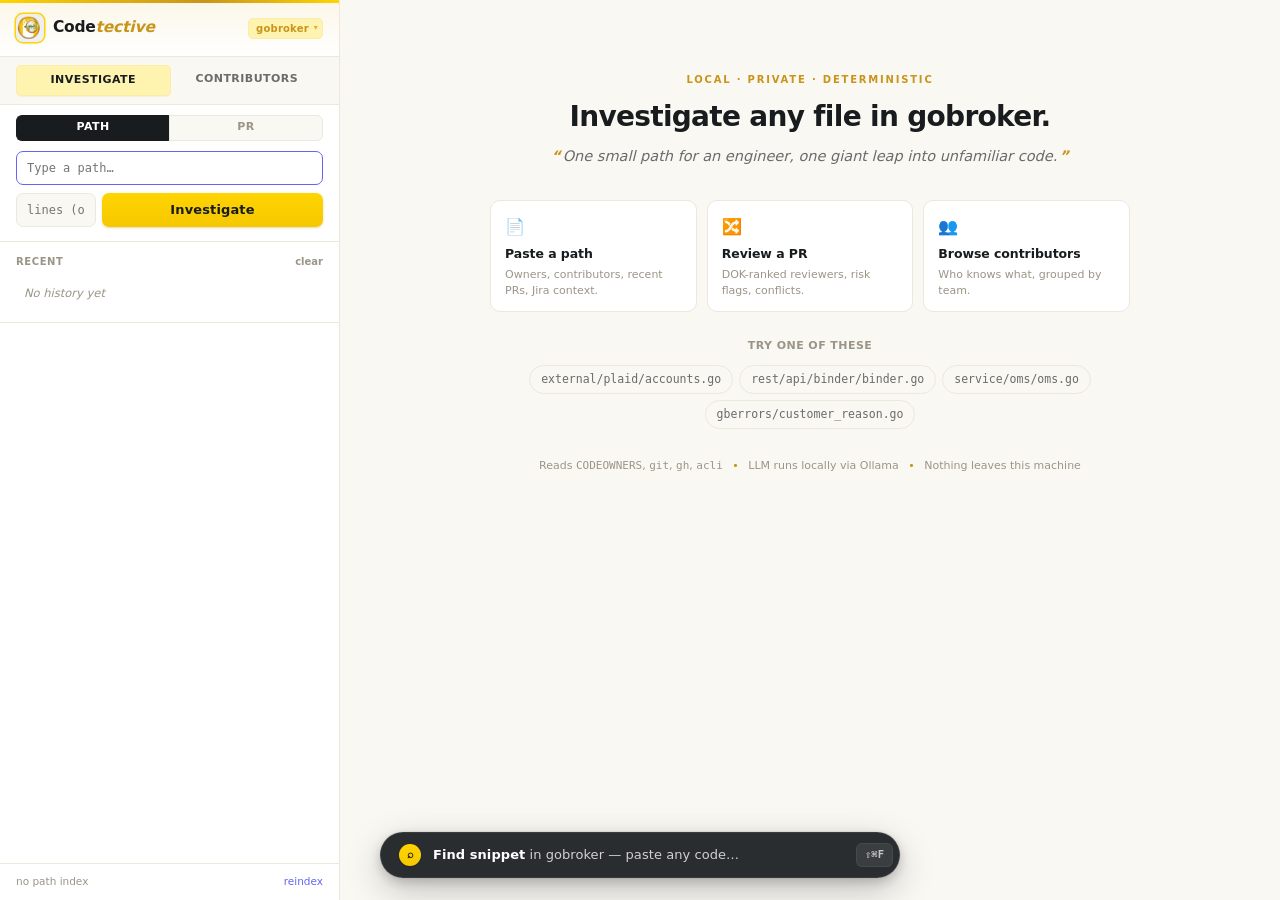
==== commit e0474b80: "feat(ui): proper empty-state landing, drop auto-investigate Fresh visits (no ?path or ?pr query para" ====
--- a/index.html
+++ b/index.html
@@ -158,11 +158,33 @@
 .pane{overflow-y:auto;background:var(--bg)}
 .pane-inner{max-width:1100px;padding:24px 32px 80px}
 
-.empty-state{display:flex;align-items:center;justify-content:center;height:100%;color:var(--faint);
-  font-size:14px;text-align:center;padding:40px}
-.empty-state .em-card{max-width:440px}
-.empty-state h2{font-size:20px;font-weight:700;color:var(--text);margin-bottom:8px;letter-spacing:-.02em}
-.empty-state p{font-size:13px;line-height:1.7;color:var(--dim)}
+.empty-state{display:flex;align-items:center;justify-content:center;min-height:100%;padding:48px 32px}
+.empty-state .em-card{max-width:640px;text-align:center}
+.empty-state .em-eyebrow{font-size:10px;font-weight:800;text-transform:uppercase;letter-spacing:.18em;
+  color:var(--alpaca-gold);margin-bottom:14px}
+.empty-state h2{font-size:28px;font-weight:800;color:var(--text);margin-bottom:12px;
+  letter-spacing:-.025em;line-height:1.15}
+.empty-state .em-quote{font-size:14.5px;font-style:italic;color:var(--dim);line-height:1.55;
+  margin-bottom:32px;font-weight:500}
+.empty-state .em-quote::before{content:"\201C";color:var(--alpaca-gold);font-weight:700;margin-right:2px}
+.empty-state .em-quote::after{content:"\201D";color:var(--alpaca-gold);font-weight:700;margin-left:2px}
+.empty-state .em-actions{display:grid;grid-template-columns:repeat(3,1fr);gap:10px;margin-bottom:26px}
+.empty-state .em-action{background:var(--surface);border:1px solid var(--border);border-radius:10px;
+  padding:14px 14px 12px;text-align:left;cursor:pointer;transition:.14s;display:flex;flex-direction:column;
+  gap:4px;font-family:inherit}
+.empty-state .em-action:hover{border-color:var(--alpaca-gold);background:var(--alpaca-yellow-soft);
+  transform:translateY(-1px);box-shadow:0 4px 12px rgba(184,132,26,.10)}
+.empty-state .em-action-icon{font-size:16px;margin-bottom:2px}
+.empty-state .em-action-title{font-size:12.5px;font-weight:700;color:var(--text);letter-spacing:-.005em}
+.empty-state .em-action-sub{font-size:11px;color:var(--faint);line-height:1.45}
+.empty-state .em-tries{font-size:11px;color:var(--faint);margin-bottom:10px;letter-spacing:.04em;text-transform:uppercase;font-weight:700}
+.empty-state .em-chips{display:flex;flex-wrap:wrap;gap:6px;justify-content:center}
+.empty-state .em-chip{background:var(--bg);border:1px solid var(--border);border-radius:999px;
+  padding:5px 11px;font-size:11.5px;color:var(--dim);font-family:"SF Mono",ui-monospace,monospace;
+  cursor:pointer;transition:.12s}
+.empty-state .em-chip:hover{border-color:var(--alpaca-gold);color:var(--text);background:var(--alpaca-yellow-soft)}
+.empty-state .em-foot{margin-top:28px;font-size:11px;color:var(--faint);line-height:1.6}
+.empty-state .em-foot .em-dot{color:var(--alpaca-gold);margin:0 6px}
 
 /* Loading */
 .loading{display:flex;align-items:center;justify-content:center;padding:60px;color:var(--dim);font-size:13px}
@@ -533,8 +555,41 @@
   <div id="top-progress" class="top-progress"></div>
   <div id="pane-body" class="pane-inner">
     <div class="empty-state"><div class="em-card">
-      <h2>Paste a path. See who owns it.</h2>
-      <p>Codetective reads CODEOWNERS, git history, open PRs, and Jira mentions to give you a complete file context in seconds. Local-only — nothing leaves this machine.</p>
+      <div class="em-eyebrow">Local · Private · Deterministic</div>
+      <h2>Investigate any file in gobroker.</h2>
+      <div class="em-quote">One small path for an engineer, one giant leap into unfamiliar code.</div>
+
+      <div class="em-actions">
+        <button class="em-action" onclick="focusPathInput()">
+          <span class="em-action-icon">📄</span>
+          <span class="em-action-title">Paste a path</span>
+          <span class="em-action-sub">Owners, contributors, recent PRs, Jira context.</span>
+        </button>
+        <button class="em-action" onclick="setMode('pr'); focusPathInput()">
+          <span class="em-action-icon">🔀</span>
+          <span class="em-action-title">Review a PR</span>
+          <span class="em-action-sub">DOK-ranked reviewers, risk flags, conflicts.</span>
+        </button>
+        <button class="em-action" onclick="location.href='/contributors'">
+          <span class="em-action-icon">👥</span>
+          <span class="em-action-title">Browse contributors</span>
+          <span class="em-action-sub">Who knows what, grouped by team.</span>
+        </button>
+      </div>
+
+      <div class="em-tries">Try one of these</div>
+      <div class="em-chips">
+        <button class="em-chip" onclick="goto('external/plaid/accounts.go','')">external/plaid/accounts.go</button>
+        <button class="em-chip" onclick="goto('rest/api/binder/binder.go','')">rest/api/binder/binder.go</button>
+        <button class="em-chip" onclick="goto('service/oms/oms.go','')">service/oms/oms.go</button>
+        <button class="em-chip" onclick="goto('gberrors/customer_reason.go','')">gberrors/customer_reason.go</button>
+      </div>
+
+      <div class="em-foot">
+        Reads <code>CODEOWNERS</code>, <code>git</code>, <code>gh</code>, <code>acli</code>
+        <span class="em-dot">•</span> LLM runs locally via Ollama
+        <span class="em-dot">•</span> Nothing leaves this machine
+      </div>
     </div></div>
   </div>
 </main>
@@ -544,8 +599,12 @@
 <div id="toast" class="toast"></div>
 
 <script>
-const PREFILL_PATH = "external/plaid/accounts.go";
-const PREFILL_RANGE = "";  // whole file by default — line ranges are noise for ownership Qs
+// Landing state: no auto-investigation. The empty-state card has quick-try chips
+// that call goto() for users who want a demo path. Deep-linked URLs still auto-run.
+function focusPathInput() {
+  const el = document.getElementById("path-input");
+  if (el) { el.focus(); el.select && el.select(); }
+}
 
 const state = {
   paths: [],          // all gobroker paths for autocomplete
@@ -717,22 +776,25 @@
 async function init() {
   const url = new URL(location.href);
   const prParam = url.searchParams.get("pr");
-  const p = url.searchParams.get("path") || (prParam ? "" : PREFILL_PATH);
-  const r = url.searchParams.get("range") || PREFILL_RANGE;
+  const pathParam = url.searchParams.get("path");
 
   loadPaths();
   loadHealth();
   renderRecent();
   await loadCacheFromIdb();
 
+  // Only auto-investigate when the URL carries a deep link. Fresh visits land
+  // on the empty-state card so users decide what to explore first.
   if (prParam) {
     setMode("pr");
     $("path-input").value = prParam;
     investigate({ skipPush: true });
+  } else if (pathParam) {
+    $("path-input").value = pathParam;
+    $("range-input").value = url.searchParams.get("range") || "";
+    investigate({ skipPush: true });
   } else {
-    $("path-input").value = p;
-    $("range-input").value = r;
-    investigate({ skipPush: true });
+    focusPathInput();
   }
 }
 
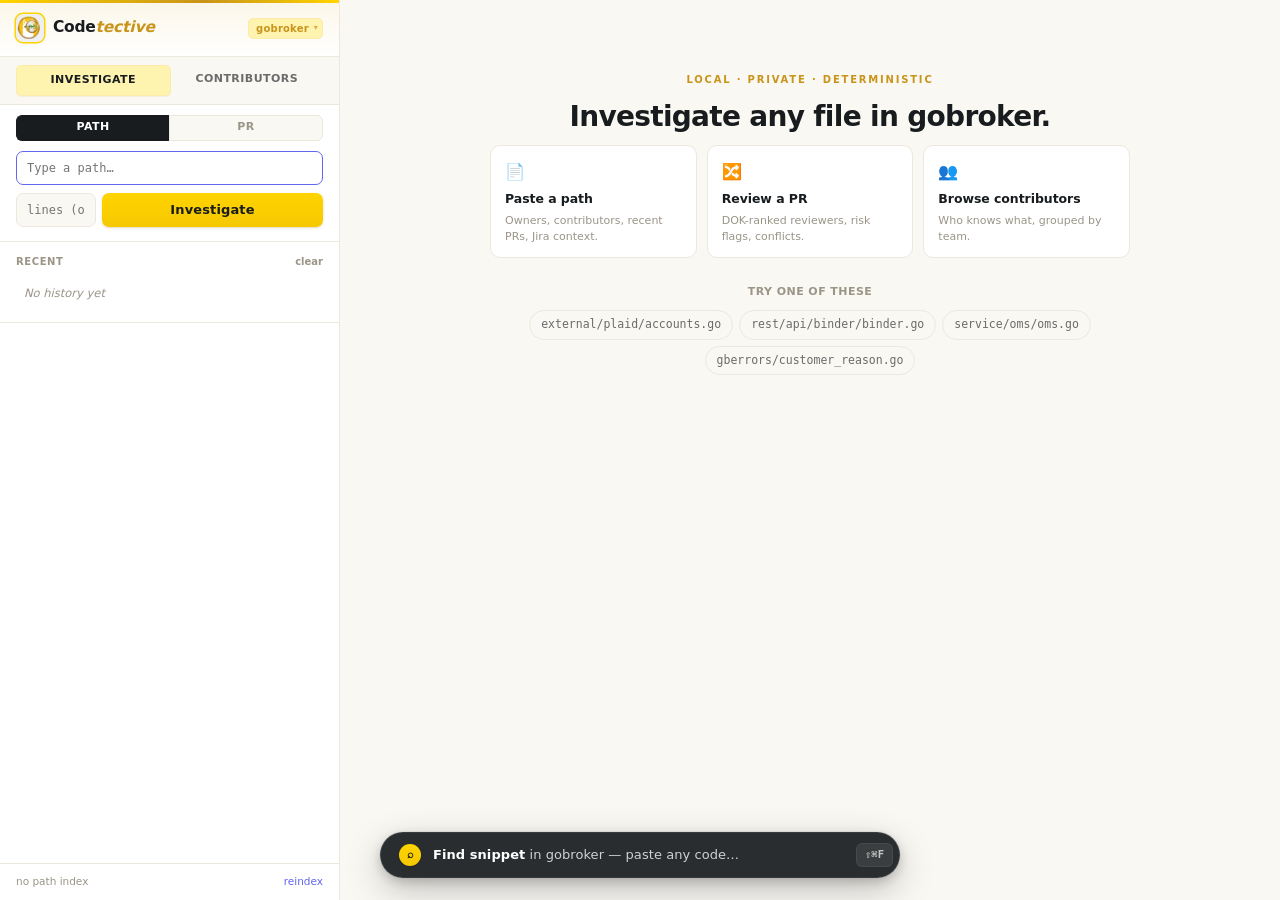
==== commit 1e76f83f: "style(ui): trim empty state — drop Armstrong quote and privacy footer Made-with: Cursor" ====
--- a/index.html
+++ b/index.html
@@ -557,7 +557,6 @@
     <div class="empty-state"><div class="em-card">
       <div class="em-eyebrow">Local · Private · Deterministic</div>
       <h2>Investigate any file in gobroker.</h2>
-      <div class="em-quote">One small path for an engineer, one giant leap into unfamiliar code.</div>
 
       <div class="em-actions">
         <button class="em-action" onclick="focusPathInput()">
@@ -583,12 +582,6 @@
         <button class="em-chip" onclick="goto('rest/api/binder/binder.go','')">rest/api/binder/binder.go</button>
         <button class="em-chip" onclick="goto('service/oms/oms.go','')">service/oms/oms.go</button>
         <button class="em-chip" onclick="goto('gberrors/customer_reason.go','')">gberrors/customer_reason.go</button>
-      </div>
-
-      <div class="em-foot">
-        Reads <code>CODEOWNERS</code>, <code>git</code>, <code>gh</code>, <code>acli</code>
-        <span class="em-dot">•</span> LLM runs locally via Ollama
-        <span class="em-dot">•</span> Nothing leaves this machine
       </div>
     </div></div>
   </div>
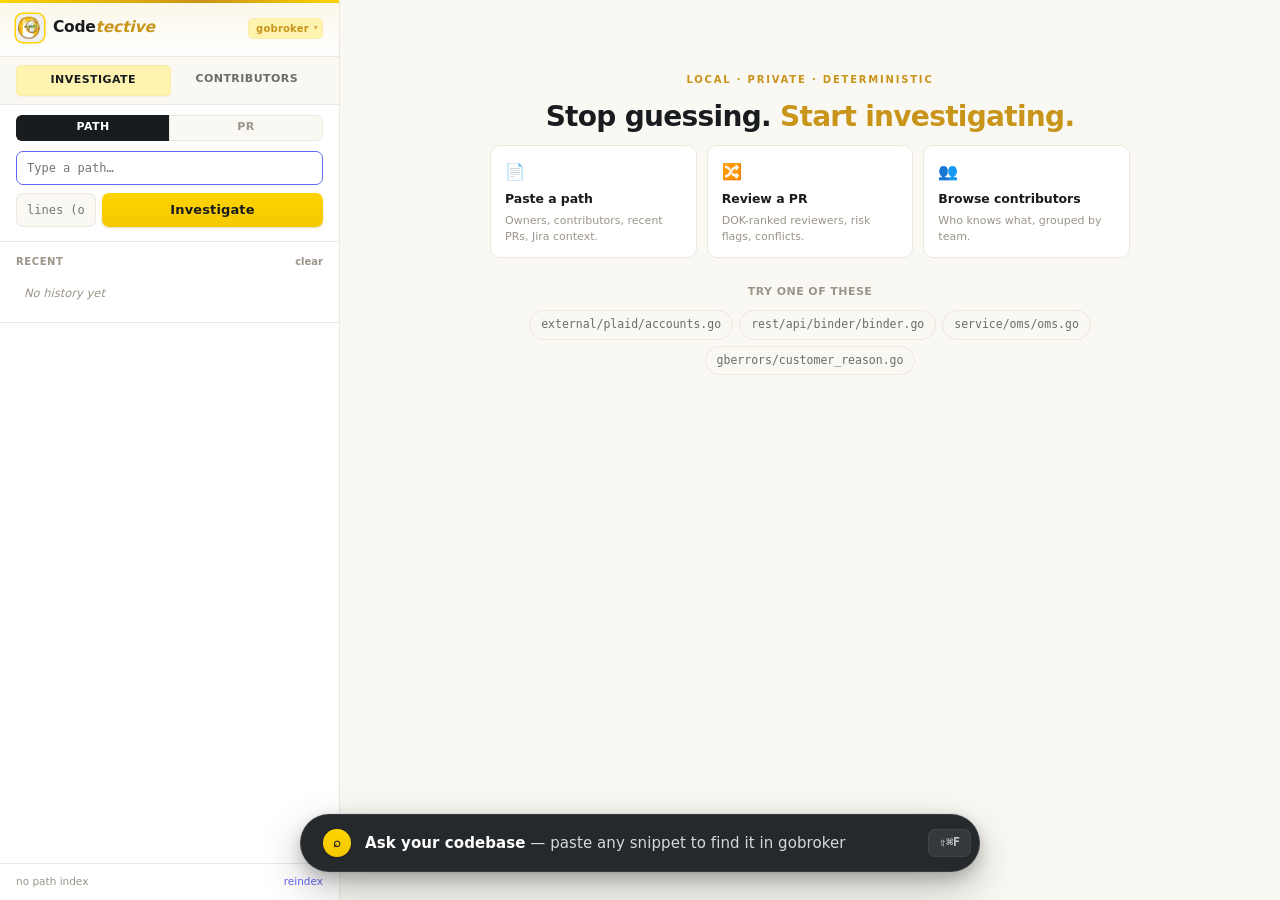
==== commit acb39477: "style(empty-state): punchier headline with contrast Made-with: Cursor" ====
--- a/index.html
+++ b/index.html
@@ -556,7 +556,7 @@
   <div id="pane-body" class="pane-inner">
     <div class="empty-state"><div class="em-card">
       <div class="em-eyebrow">Local · Private · Deterministic</div>
-      <h2>Investigate any file in gobroker.</h2>
+      <h2>Stop guessing. <span style="color:var(--alpaca-gold)">Start investigating.</span></h2>
 
       <div class="em-actions">
         <button class="em-action" onclick="focusPathInput()">
--- a/static/snippet-finder.css
+++ b/static/snippet-finder.css
@@ -1,29 +1,29 @@
 /* Floating snippet finder — bottom-center bar that reads as an input.
  * Click anywhere on the bar to open the paste modal. The bar itself is
  * the trigger; the modal does the actual work, identical to before. */
-.sf-fab{position:fixed;bottom:22px;left:50%;transform:translateX(-50%);z-index:9999;
-  background:rgba(24,28,31,.92);
-  color:rgba(255,255,255,.78);
+.sf-fab{position:fixed;bottom:28px;left:50%;transform:translateX(-50%);z-index:9999;
+  background:rgba(24,28,31,.94);
+  color:rgba(255,255,255,.82);
   border:1px solid rgba(255,255,255,.08);
-  border-radius:999px;padding:0 6px 0 18px;height:46px;width:min(520px,calc(100% - 40px));
-  font:inherit;font-size:13px;cursor:pointer;
-  display:flex;align-items:center;gap:12px;
+  border-radius:999px;padding:0 8px 0 22px;height:58px;width:min(680px,calc(100% - 40px));
+  font:inherit;font-size:15px;cursor:pointer;
+  display:flex;align-items:center;gap:14px;
   backdrop-filter:blur(14px);-webkit-backdrop-filter:blur(14px);
-  box-shadow:0 4px 12px rgba(0,0,0,.18),0 12px 36px rgba(0,0,0,.22),0 0 0 1px rgba(0,0,0,.04);
+  box-shadow:0 6px 16px rgba(0,0,0,.20),0 16px 44px rgba(0,0,0,.24),0 0 0 1px rgba(0,0,0,.04);
   transition:transform .14s,box-shadow .14s,border-color .14s}
-.sf-fab:hover{transform:translateX(-50%) translateY(-1px);border-color:rgba(255,212,0,.4);
-  box-shadow:0 6px 16px rgba(0,0,0,.22),0 16px 44px rgba(184,132,26,.18),0 0 0 1px rgba(0,0,0,.04)}
+.sf-fab:hover{transform:translateX(-50%) translateY(-1px);border-color:rgba(255,212,0,.45);
+  box-shadow:0 8px 20px rgba(0,0,0,.24),0 20px 52px rgba(184,132,26,.20),0 0 0 1px rgba(0,0,0,.04)}
 .sf-fab:active{transform:translateX(-50%) translateY(0)}
-.sf-fab .sf-icon{flex-shrink:0;width:22px;height:22px;display:flex;align-items:center;justify-content:center;
+.sf-fab .sf-icon{flex-shrink:0;width:28px;height:28px;display:flex;align-items:center;justify-content:center;
   background:linear-gradient(180deg,var(--alpaca-yellow,#FFD400) 0%,#F5C800 100%);
-  border-radius:50%;color:#181c1f;font-size:11px;font-weight:800;
+  border-radius:50%;color:#181c1f;font-size:13px;font-weight:800;
   box-shadow:0 1px 2px rgba(0,0,0,.2)}
 .sf-fab .sf-label{flex:1;text-align:left;font-weight:500;letter-spacing:.005em;
   white-space:nowrap;overflow:hidden;text-overflow:ellipsis}
 .sf-fab .sf-label b{color:#fff;font-weight:600}
-.sf-fab .sf-kbd{flex-shrink:0;font-size:10.5px;font-weight:600;
-  color:rgba(255,255,255,.7);background:rgba(255,255,255,.08);
-  padding:3px 8px;border-radius:6px;font-family:"SF Mono",ui-monospace,monospace;
+.sf-fab .sf-kbd{flex-shrink:0;font-size:11.5px;font-weight:600;
+  color:rgba(255,255,255,.72);background:rgba(255,255,255,.08);
+  padding:4px 10px;border-radius:7px;font-family:"SF Mono",ui-monospace,monospace;
   border:1px solid rgba(255,255,255,.06)}
 
 .sf-overlay{position:fixed;inset:0;background:rgba(15,16,20,.45);z-index:10000;
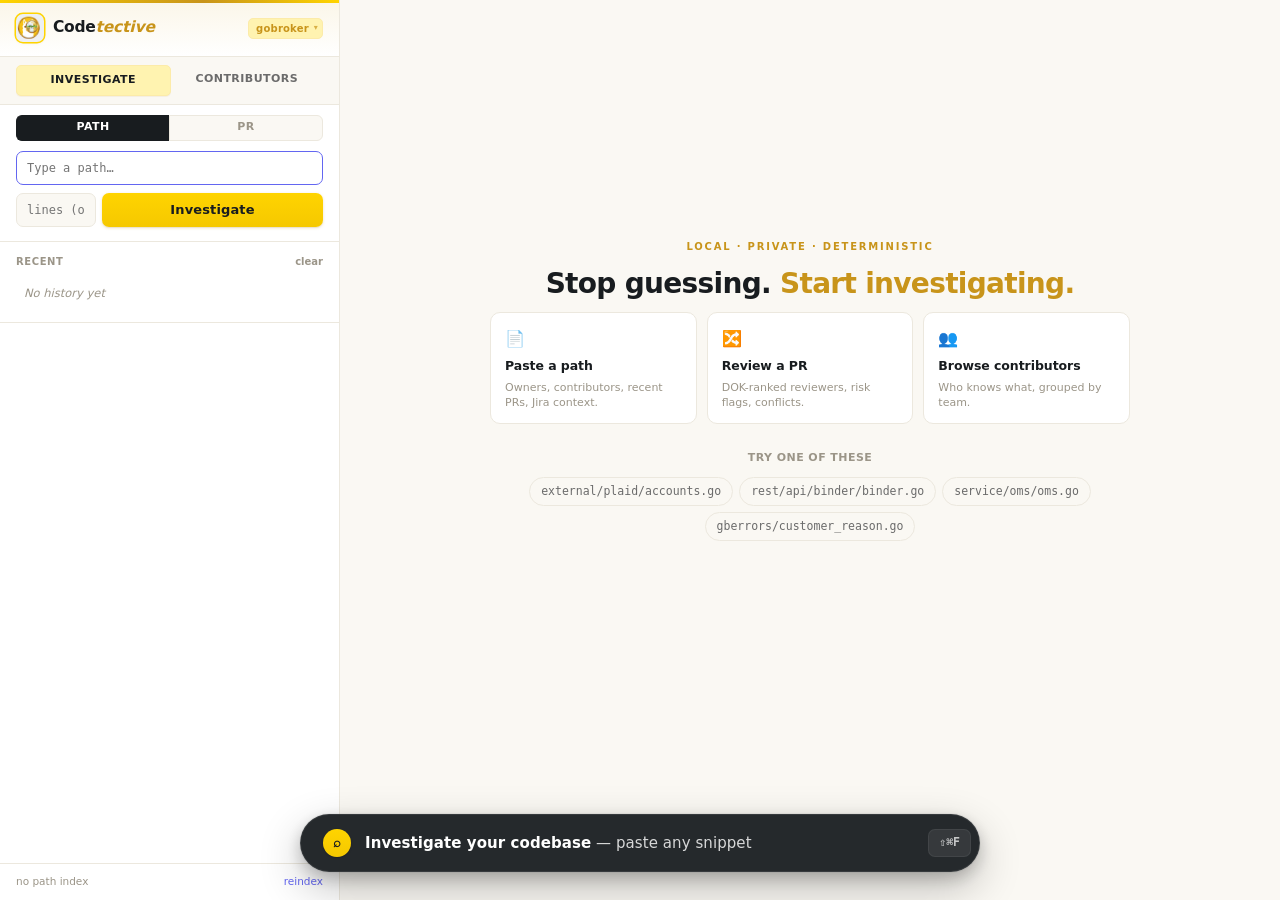
==== commit 3a51ce8b: "style(ui): center empty state in right pane + simpler snippet label - empty-state uses calc(100vh - " ====
--- a/index.html
+++ b/index.html
@@ -158,7 +158,8 @@
 .pane{overflow-y:auto;background:var(--bg)}
 .pane-inner{max-width:1100px;padding:24px 32px 80px}
 
-.empty-state{display:flex;align-items:center;justify-content:center;min-height:100%;padding:48px 32px}
+.empty-state{display:flex;align-items:center;justify-content:center;
+  min-height:calc(100vh - 120px);padding:32px;margin:-24px -32px -80px}
 .empty-state .em-card{max-width:640px;text-align:center}
 .empty-state .em-eyebrow{font-size:10px;font-weight:800;text-transform:uppercase;letter-spacing:.18em;
   color:var(--alpaca-gold);margin-bottom:14px}
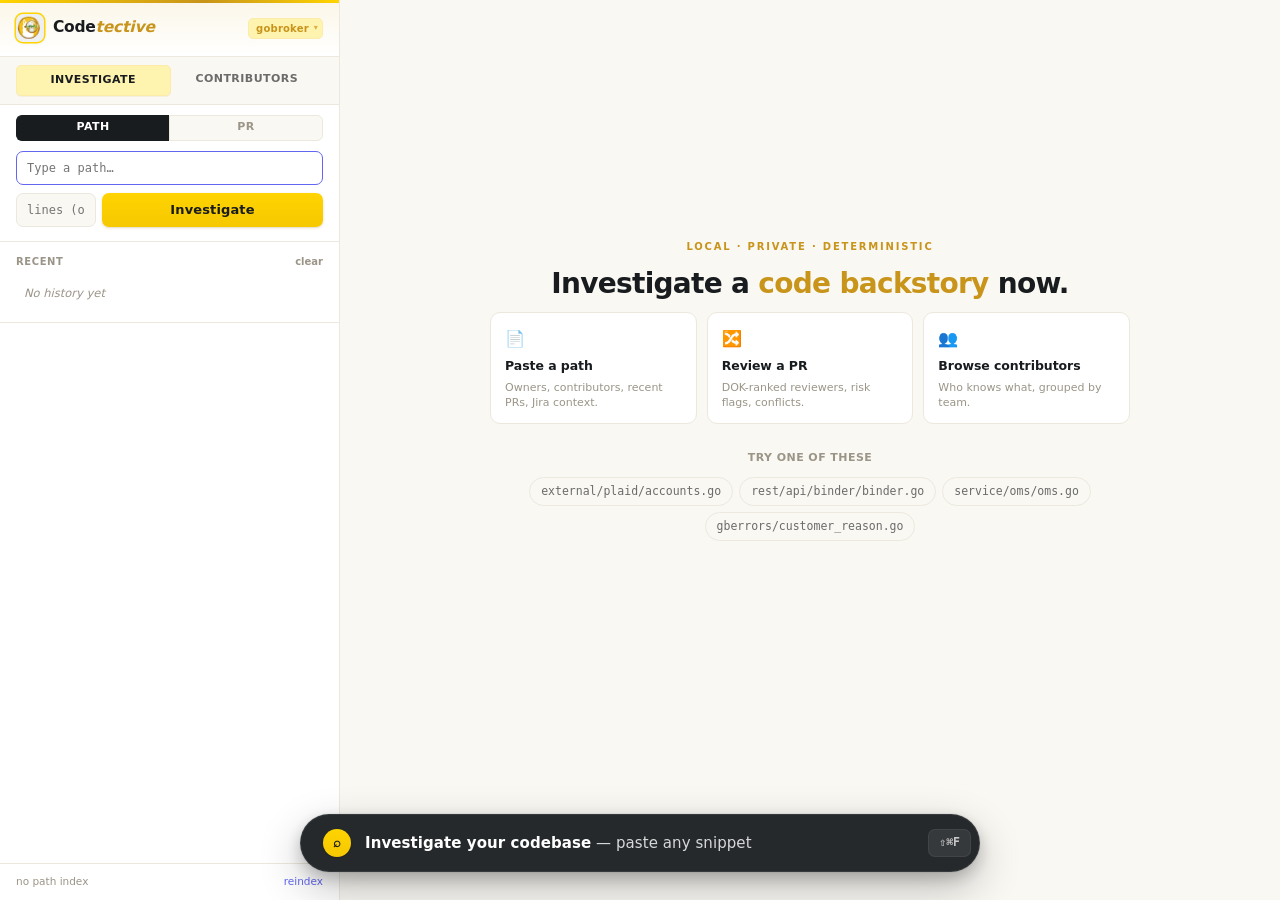
==== commit 6df2759d: "style(empty-state): swap headline to 'Investigate a code backstory now' Made-with: Cursor" ====
--- a/index.html
+++ b/index.html
@@ -557,7 +557,7 @@
   <div id="pane-body" class="pane-inner">
     <div class="empty-state"><div class="em-card">
       <div class="em-eyebrow">Local · Private · Deterministic</div>
-      <h2>Stop guessing. <span style="color:var(--alpaca-gold)">Start investigating.</span></h2>
+      <h2>Investigate a <span style="color:var(--alpaca-gold)">code backstory</span> now.</h2>
 
       <div class="em-actions">
         <button class="em-action" onclick="focusPathInput()">
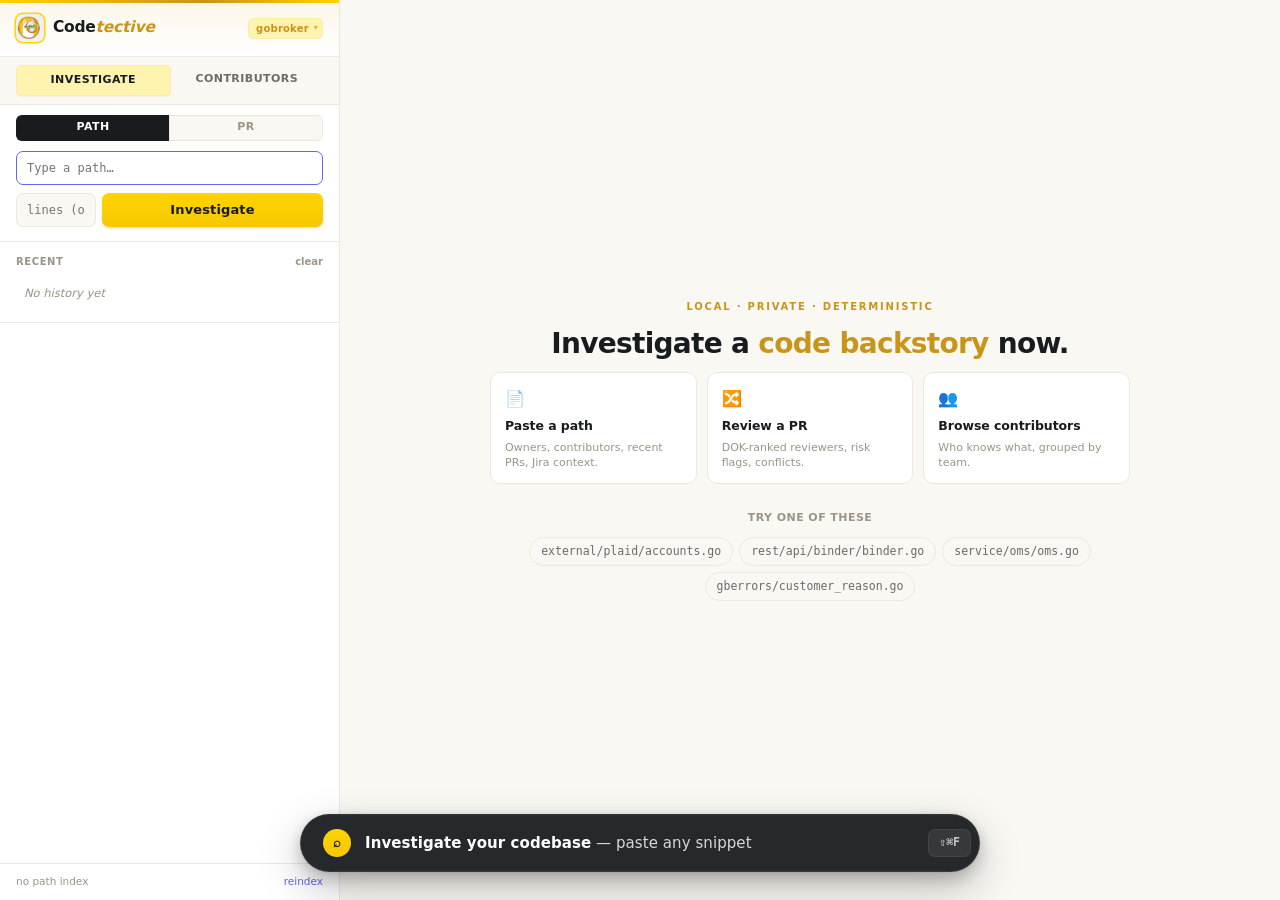
==== commit ea62a3b3: "fix(empty-state): true vertical center in right pane (100vh, not -120) Made-with: Cursor" ====
--- a/index.html
+++ b/index.html
@@ -159,7 +159,7 @@
 .pane-inner{max-width:1100px;padding:24px 32px 80px}
 
 .empty-state{display:flex;align-items:center;justify-content:center;
-  min-height:calc(100vh - 120px);padding:32px;margin:-24px -32px -80px}
+  min-height:100vh;padding:32px;margin:-24px -32px -80px}
 .empty-state .em-card{max-width:640px;text-align:center}
 .empty-state .em-eyebrow{font-size:10px;font-weight:800;text-transform:uppercase;letter-spacing:.18em;
   color:var(--alpaca-gold);margin-bottom:14px}
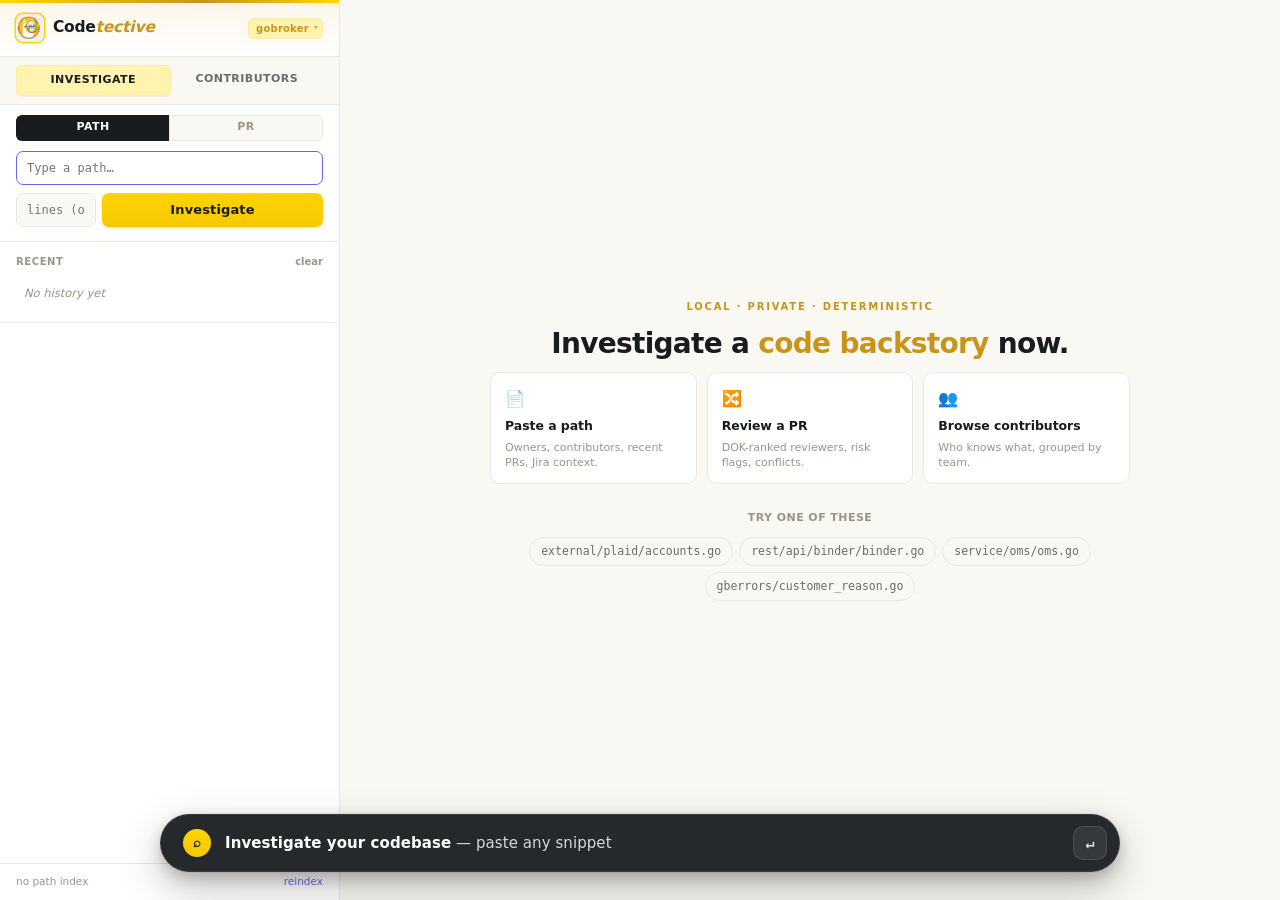
==== commit 429b368f: "feat(ui): drop 'Similar files' rail section Vector-based similar-file suggestions weren't pulling th" ====
--- a/index.html
+++ b/index.html
@@ -539,11 +539,6 @@
   <div class="rail-section" id="recent-section">
     <h4>Recent <span class="clear" onclick="clearRecent()">clear</span></h4>
     <div id="recent" class="rail-list"></div>
-  </div>
-
-  <div class="rail-section" id="similar-section" style="display:none">
-    <h4>Similar files</h4>
-    <div id="similar" class="rail-list"></div>
   </div>
 
   <div class="rail-foot">
@@ -1479,7 +1474,6 @@
   return {
     path: c.path || "",
     range: c.range || "",
-    similar: c.similar || [],
     contributors: c.contributors || [],
     timeline: c.timeline || [],
     openPr: c.openPr || null,
@@ -1550,16 +1544,6 @@
 // Each returns the inner HTML for the card with the matching id in renderShell().
 // Update functions call setHTML(id, builder(c)) so only the affected card paints.
 
-function similarRailHtml(c) {
-  const sim = c.similar || [];
-  if (!sim.length) return "";
-  return sim.map(s => `
-    <div class="rail-item" onclick="goto(${esc(JSON.stringify(s.path))}, '')">
-      <div class="ri-path" title="${esc(s.path)}">${esc(s.path)}</div>
-      <div class="ri-meta"><span class="ri-team">${esc((s.team||"").replace("@alpacahq/",""))}</span><span class="ri-score">${(s.score*100).toFixed(0)}%</span></div>
-    </div>`).join("");
-}
-
 function headerActionsHtml(c, stages) {
   const ghPath = `https://github.com/alpacahq/gobroker/blob/master/${c.path}${c.range?'#L'+c.range.split('-')[0]:''}`;
   return `
@@ -1869,15 +1853,6 @@
 function render(c, justArrived) {
   const stages = c._stages || {};
   const key = `${c.path}|${c.range||""}`;
-
-  // Left rail — cheap, always update; setHTML no-ops when unchanged.
-  const sim = similarRailHtml(c);
-  if (sim) {
-    $("similar-section").style.display = "block";
-    setHTML("similar", sim);
-  } else {
-    $("similar-section").style.display = "none";
-  }
 
   // First time we render this path/range pair — paint the whole shell.
   if (state._renderKey !== key || !document.getElementById("sec-pills")) {
--- a/static/snippet-finder.css
+++ b/static/snippet-finder.css
@@ -5,7 +5,7 @@
   background:rgba(24,28,31,.94);
   color:rgba(255,255,255,.82);
   border:1px solid rgba(255,255,255,.08);
-  border-radius:999px;padding:0 8px 0 22px;height:58px;width:min(680px,calc(100% - 40px));
+  border-radius:999px;padding:0 8px 0 22px;height:58px;width:min(960px,calc(100% - 40px));
   font:inherit;font-size:15px;cursor:pointer;
   display:flex;align-items:center;gap:14px;
   backdrop-filter:blur(14px);-webkit-backdrop-filter:blur(14px);
@@ -21,10 +21,11 @@
 .sf-fab .sf-label{flex:1;text-align:left;font-weight:500;letter-spacing:.005em;
   white-space:nowrap;overflow:hidden;text-overflow:ellipsis}
 .sf-fab .sf-label b{color:#fff;font-weight:600}
-.sf-fab .sf-kbd{flex-shrink:0;font-size:11.5px;font-weight:600;
-  color:rgba(255,255,255,.72);background:rgba(255,255,255,.08);
-  padding:4px 10px;border-radius:7px;font-family:"SF Mono",ui-monospace,monospace;
-  border:1px solid rgba(255,255,255,.06)}
+.sf-fab .sf-kbd{flex-shrink:0;display:inline-flex;align-items:center;justify-content:center;
+  width:34px;height:34px;margin-right:4px;font-size:15px;font-weight:600;line-height:1;
+  color:rgba(255,255,255,.82);background:rgba(255,255,255,.08);
+  border-radius:10px;font-family:"SF Mono",ui-monospace,monospace;
+  border:1px solid rgba(255,255,255,.12)}
 
 .sf-overlay{position:fixed;inset:0;background:rgba(15,16,20,.45);z-index:10000;
   display:none;align-items:flex-start;justify-content:center;padding:80px 20px 20px;
